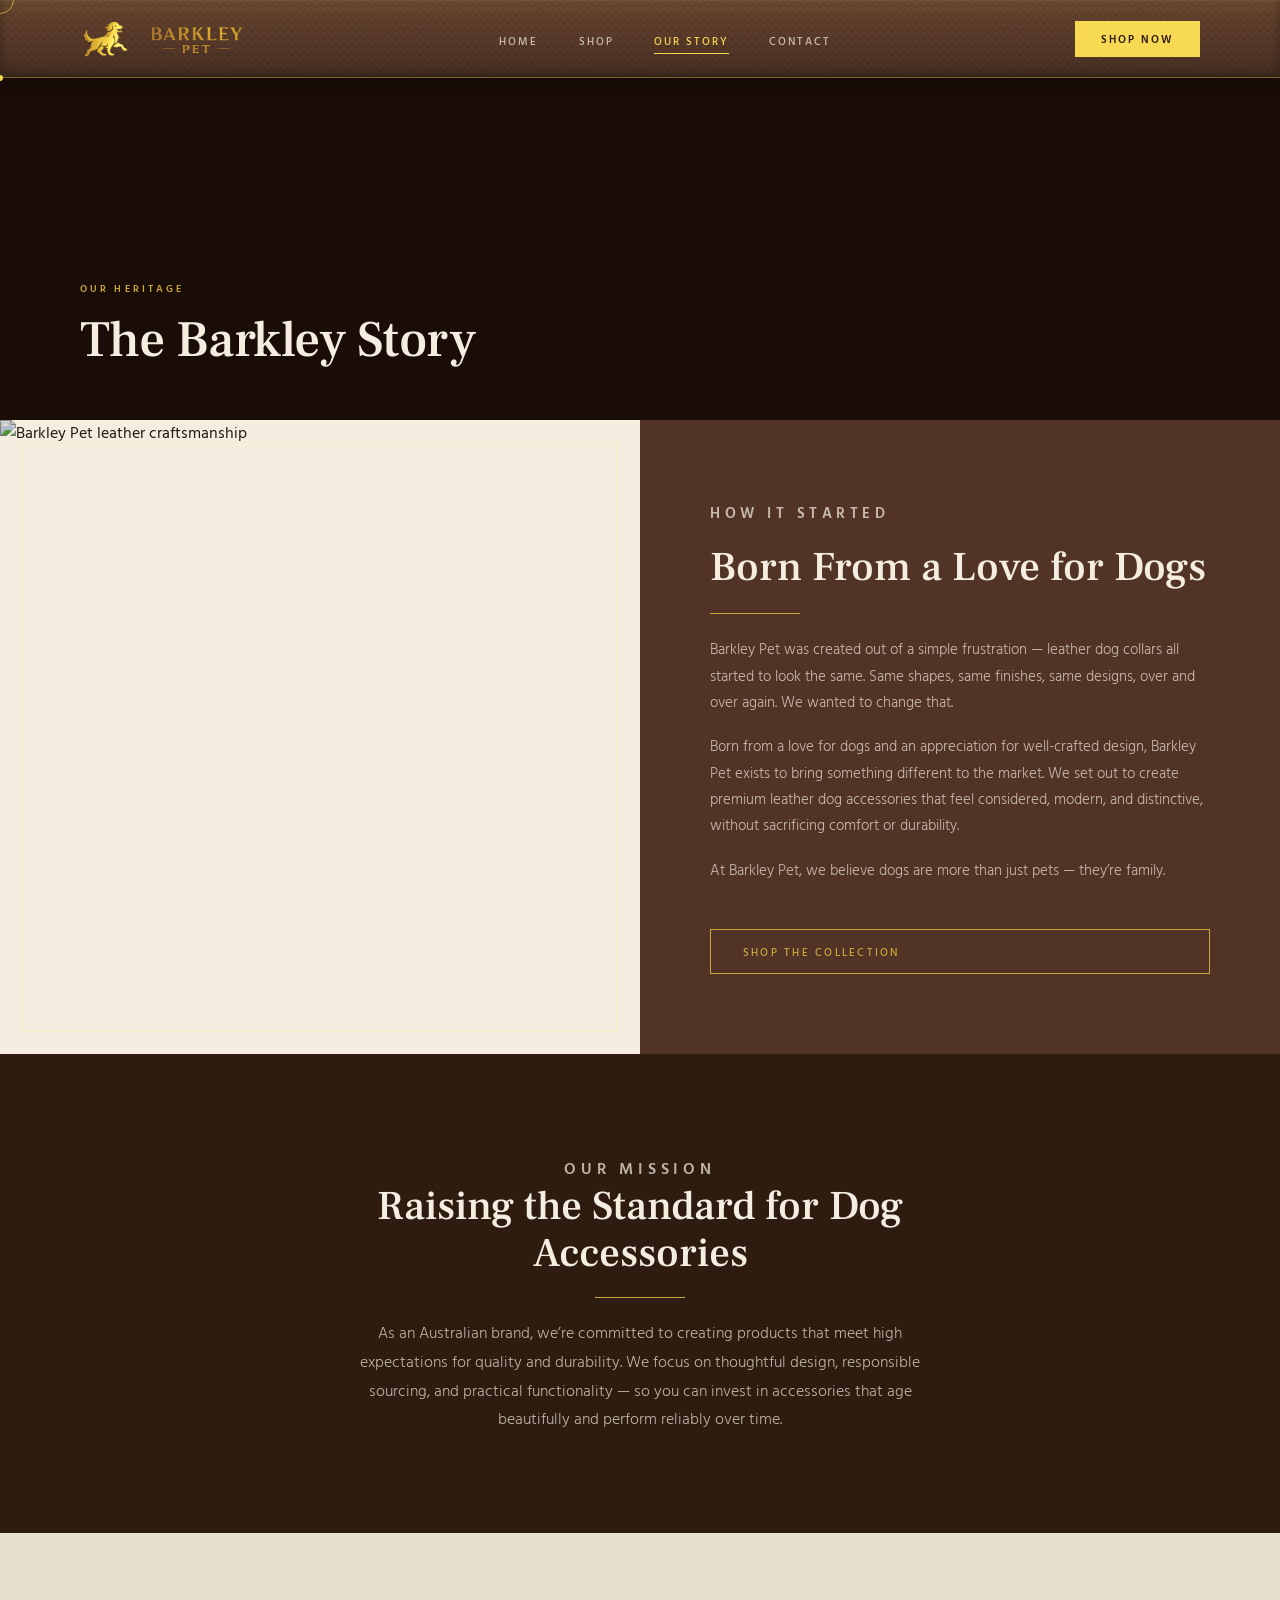
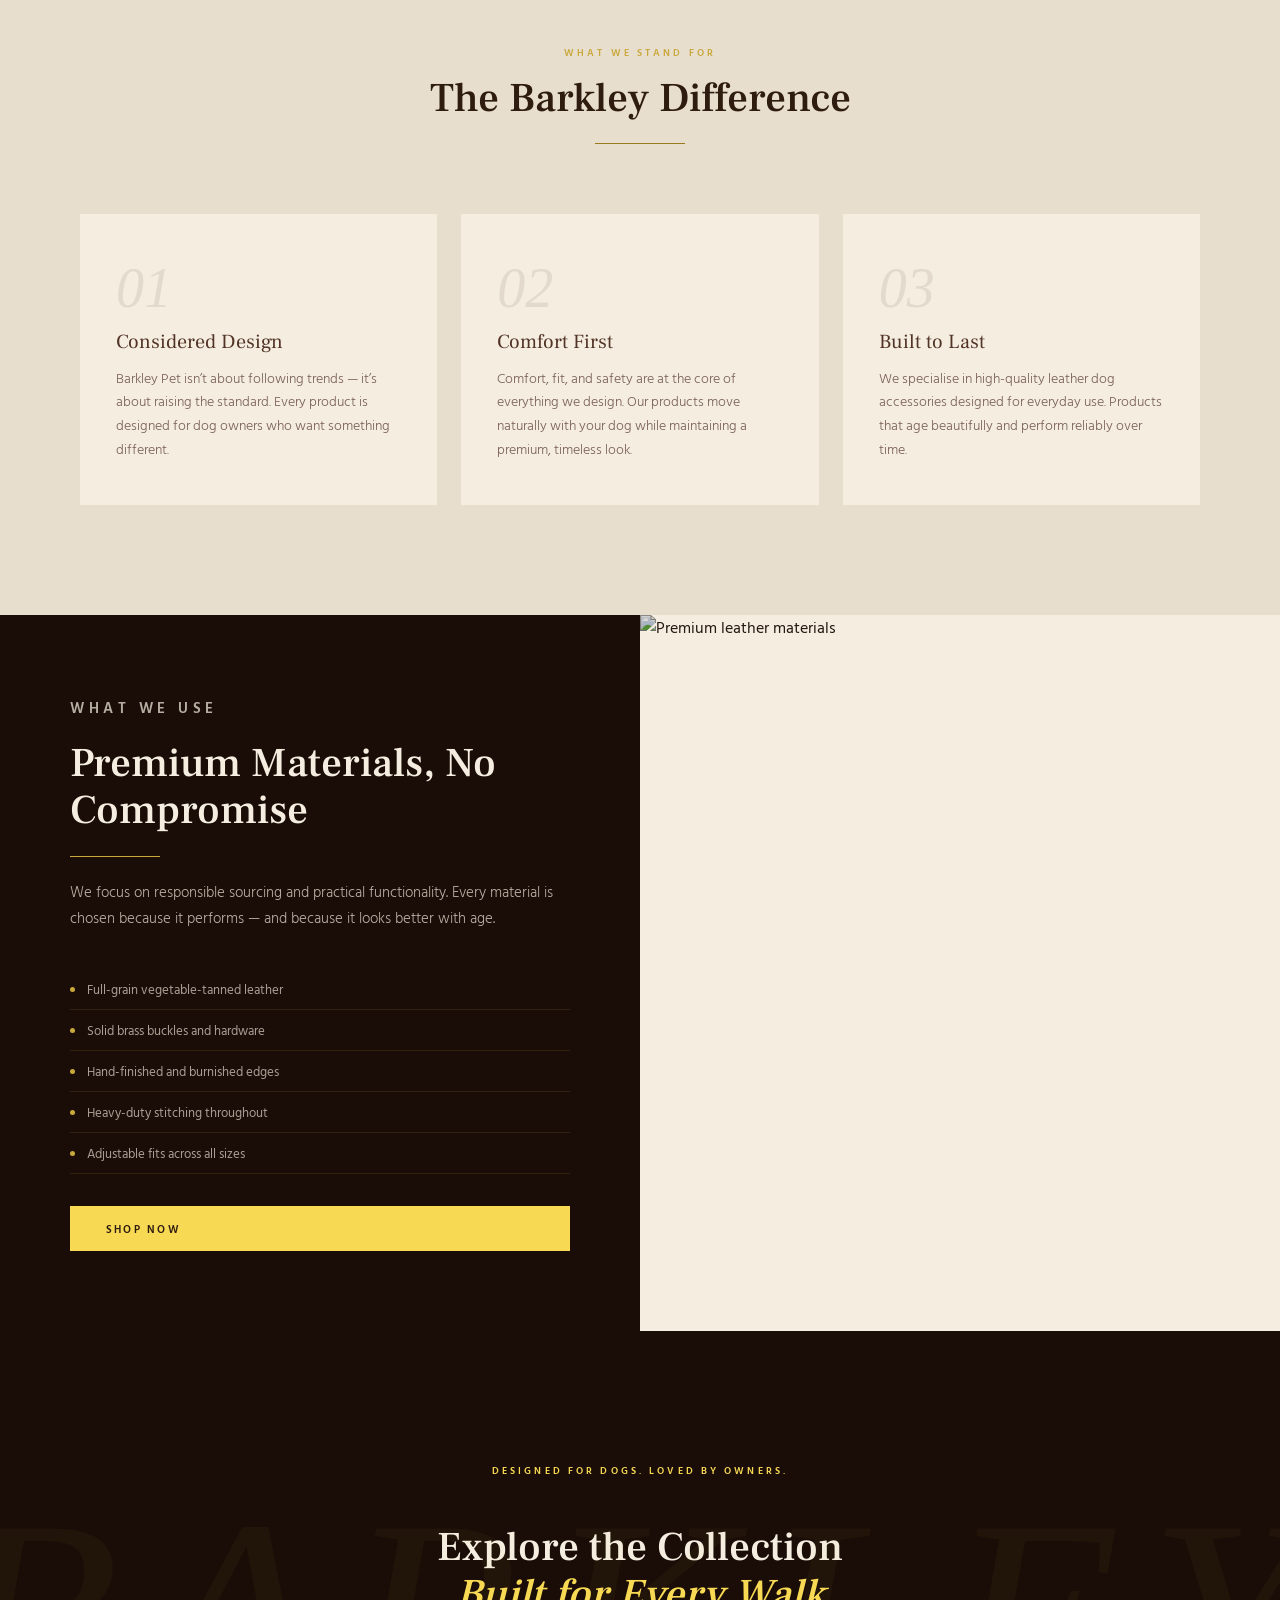
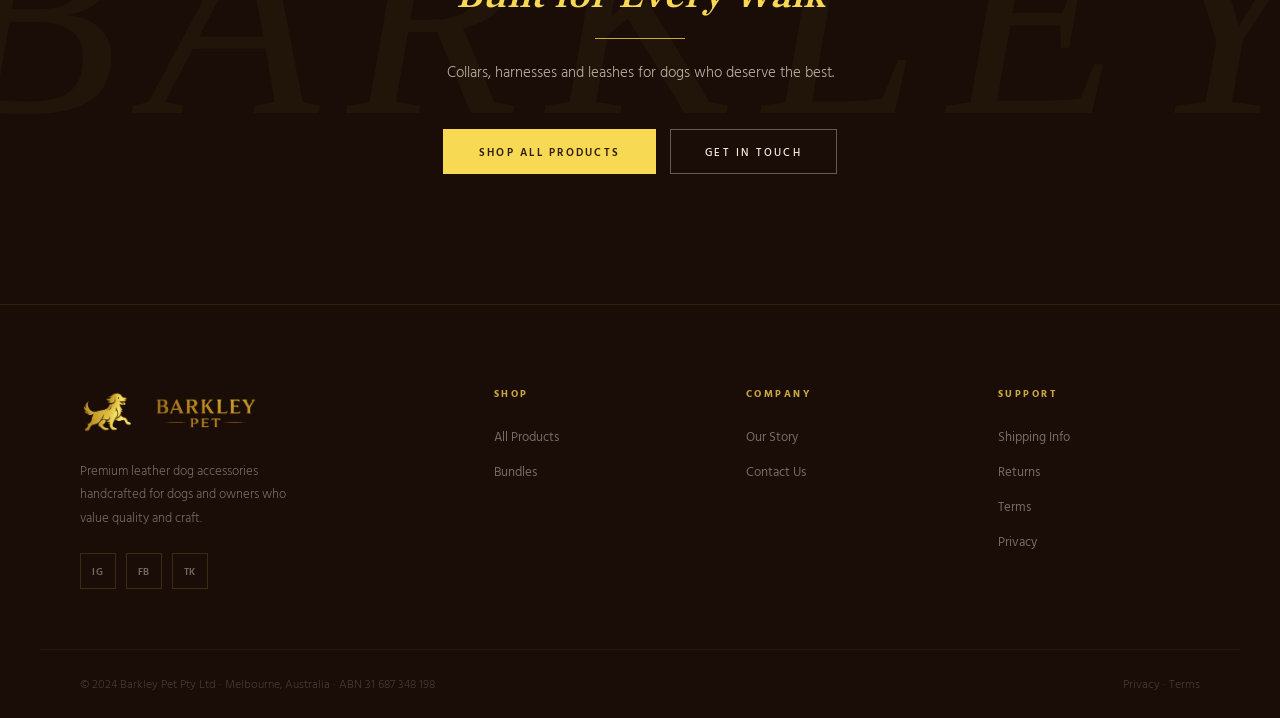
==== about.html @ 5b82540a "Add files via upload" ====
<!DOCTYPE html>
<html lang="en">
<head>
  <meta charset="UTF-8" />
  <meta name="viewport" content="width=device-width, initial-scale=1.0" />
  <title>Our Story — Barkley Pet</title>
  <link rel="preconnect" href="https://fonts.googleapis.com" />
  <link rel="preconnect" href="https://fonts.gstatic.com" crossorigin />
  <link href="https://fonts.googleapis.com/css2?family=Frank+Ruhl+Libre:wght@300;400;500;700;900&family=IM+Fell+French+Canon:ital@0;1&family=Hind+Vadodara:wght@300;400;500;600&display=swap" rel="stylesheet" />
  <link rel="stylesheet" href="styles.css" />
  <style>
    .page-hero {
      height: 38vh; min-height: 300px; max-height: 500px;
      background: var(--brown-deep); display: flex; align-items: flex-end;
      position: relative; overflow: hidden; margin-top: var(--nav-h);
    }
    .page-hero-bg {
      position: absolute; inset: 0;
      background-image: url('https://images.unsplash.com/photo-1548199973-03cce0bbc87b?w=1600&q=80');
      background-size: cover; background-position: center 35%;
      opacity: 0.28; filter: sepia(15%);
    }
    .page-hero-vignette {
      position: absolute; inset: 0;
      background: linear-gradient(to top, rgba(26,13,7,0.95) 0%, rgba(26,13,7,0.3) 65%, transparent 100%);
    }
    .page-hero-content {
      position: relative; z-index: 2;
      max-width: var(--max-w); margin: 0 auto; padding: 0 40px 52px; width: 100%;
    }
    .page-hero-content h1 {
      font-family: var(--serif-body); font-style: normal;
      font-size: clamp(2rem, 4vw, 3.4rem); color: var(--cream); font-weight: 500;
    }

    /* ── Intro split ── */
    .about-intro {
      display: grid; grid-template-columns: 1fr 1fr;
      min-height: 560px;
    }
    .about-intro__img {
      position: relative; overflow: hidden;
    }
    .about-intro__img img {
      width: 100%; height: 100%; object-fit: cover;
      filter: brightness(0.85) sepia(10%);
      transition: transform 0.8s var(--ease-out);
    }
    .about-intro:hover .about-intro__img img { transform: scale(1.03); }
    .about-intro__frame {
      position: absolute; inset: 22px;
      border: 1px solid rgba(247,217,84,0.2);
      pointer-events: none;
      transition: inset 0.5s var(--ease-out), border-color 0.4s;
    }
    .about-intro:hover .about-intro__frame { inset: 10px; border-color: rgba(247,217,84,0.38); }
    .about-intro__text {
      background: var(--brown); padding: 80px 70px;
      display: flex; flex-direction: column; justify-content: center;
    }
    .about-intro__text h2 { color: var(--cream); margin-bottom: 0; }
    .about-intro__text p { color: var(--text-on-dark); font-size: 0.94rem; margin-bottom: 18px; }

    /* ── Mission strip ── */
    .mission-strip {
      background: var(--brown-dark); padding: 100px 40px; text-align: center;
    }
    .mission-strip h2 { color: var(--cream); max-width: 680px; margin: 0 auto 20px; }
    .mission-strip p { color: var(--text-on-dark); max-width: 560px; margin: 0 auto; font-size: 1rem; line-height: 1.8; }

    /* ── Values grid ── */
    .values { padding: 110px 0; background: var(--cream-dark); }
    .values-grid {
      display: grid; grid-template-columns: repeat(3, 1fr); gap: 24px; margin-top: 60px;
    }
    .value-card {
      background: var(--cream); padding: 44px 36px;
      border-top: 2px solid transparent;
      transition: transform 0.35s var(--ease-out), box-shadow 0.35s, border-color 0.3s;
    }
    .value-card:hover { transform: translateY(-5px); box-shadow: 0 14px 44px rgba(82,52,38,0.1); border-top-color: var(--gold); }
    .value-card__num {
      font-family: var(--serif-display); font-style: italic;
      font-size: 3.5rem; color: rgba(82,52,38,0.1);
      line-height: 1; margin-bottom: 14px;
      transition: color 0.3s;
    }
    .value-card:hover .value-card__num { color: rgba(201,168,60,0.2); }
    .value-card h3 { font-family: var(--serif-body); font-size: 1.25rem; color: var(--brown); margin-bottom: 12px; }
    .value-card p { font-size: 0.88rem; color: #7a6055; line-height: 1.7; }

    /* ── Materials split ── */
    .materials { display: grid; grid-template-columns: 1fr 1fr; min-height: 520px; }
    .materials__img { position: relative; overflow: hidden; }
    .materials__img img {
      width: 100%; height: 100%; object-fit: cover;
      filter: brightness(0.82) sepia(12%);
      transition: transform 0.7s var(--ease-out);
    }
    .materials:hover .materials__img img { transform: scale(1.04); }
    .materials__text {
      background: var(--brown-deep); padding: 80px 70px;
      display: flex; flex-direction: column; justify-content: center;
    }
    .materials__text h2 { color: var(--cream); margin-bottom: 0; }
    .materials__text p { color: var(--text-on-dark); font-size: 0.94rem; margin-bottom: 18px; }
    .materials__list { list-style: none; margin: 20px 0 32px; }
    .materials__list li {
      font-family: var(--sans); font-size: 0.84rem; color: rgba(244,237,224,0.65);
      padding: 10px 0; border-bottom: 1px solid rgba(247,217,84,0.1);
      display: flex; align-items: center; gap: 12px;
      transition: color 0.25s;
    }
    .materials__list li:hover { color: var(--cream); }
    .materials__list li::before {
      content: ''; width: 5px; height: 5px; border-radius: 50%;
      background: var(--gold-dim); flex-shrink: 0;
    }

    @media (max-width: 960px) {
      .about-intro, .materials { grid-template-columns: 1fr; }
      .about-intro__img, .materials__img { height: 360px; }
      .about-intro__text, .materials__text { padding: 60px 40px; }
      .values-grid { grid-template-columns: 1fr 1fr; }
    }
    @media (max-width: 560px) {
      .about-intro__text, .materials__text { padding: 48px 24px; }
      .values-grid { grid-template-columns: 1fr; }
      .mission-strip { padding: 70px 24px; }
      .page-hero-content { padding: 0 22px 40px; }
    }
  </style>
</head>
<body>

  <div class="cursor-dot" id="cursorDot"></div>
  <div class="cursor-ring" id="cursorRing"></div>

  <nav class="navbar scrolled" id="navbar">
    <div class="nav-inner">
      <a href="index.html" class="nav-logo" data-hover>
        <img src="img/BarkleyLogo3.png" alt="Barkley Pet" />
      </a>
      <ul class="nav-links">
        <li><a href="index.html">Home</a></li>
        <li><a href="products.html">Shop</a></li>
        <li><a href="about.html" class="active">Our Story</a></li>
        <li><a href="contact.html">Contact</a></li>
      </ul>
      <a href="products.html" class="nav-cta" data-hover><span>Shop Now</span></a>
      <button class="hamburger" id="hamburger" aria-label="Menu"><span></span><span></span><span></span></button>
    </div>
  </nav>
  <div class="mobile-drawer" id="drawer">
    <button class="drawer-close" id="drawerClose">&#x2715;</button>
    <img src="img/BarkleyLogo3.png" alt="Barkley Pet" class="drawer-logo" />
    <nav class="drawer-nav">
      <a href="index.html">Home</a><a href="products.html">Shop</a>
      <a href="about.html">Our Story</a><a href="contact.html">Contact</a>
    </nav>
    <a href="products.html" class="btn-gold" style="margin-top:40px;"><span>Shop Now</span></a>
  </div>
  <div class="drawer-overlay" id="drawerOverlay"></div>

  <!-- PAGE HERO -->
  <div class="page-hero">
    <div class="page-hero-bg"></div>
    <div class="page-hero-vignette"></div>
    <div class="page-hero-content">
      <p class="eyebrow">Our Heritage</p>
      <h1>The Barkley Story</h1>
    </div>
  </div>

  <!-- INTRO SPLIT -->
  <section class="about-intro">
    <div class="about-intro__img" data-reveal="left">
      <img src="https://images.unsplash.com/photo-1601758125946-6ec2ef64daf8?w=900&q=80" alt="Barkley Pet leather craftsmanship" loading="lazy" />
      <div class="about-intro__frame"></div>
    </div>
    <div class="about-intro__text" data-reveal="right">
      <p class="eyebrow">How It Started</p>
      <h2>Born From a Love for Dogs</h2>
      <div class="gold-rule gold-rule--left" style="margin: 22px 0;"></div>
      <p>Barkley Pet was created out of a simple frustration &mdash; leather dog collars all started to look the same. Same shapes, same finishes, same designs, over and over again. We wanted to change that.</p>
      <p>Born from a love for dogs and an appreciation for well-crafted design, Barkley Pet exists to bring something different to the market. We set out to create premium leather dog accessories that feel considered, modern, and distinctive, without sacrificing comfort or durability.</p>
      <p>At Barkley Pet, we believe dogs are more than just pets &mdash; they&rsquo;re family.</p>
      <a href="products.html" class="btn-outline" style="margin-top: 28px; display: inline-block;" data-hover>
        <span>Shop the Collection</span>
      </a>
    </div>
  </section>

  <!-- MISSION -->
  <section class="mission-strip">
    <div data-reveal>
      <p class="eyebrow">Our Mission</p>
      <h2>Raising the Standard for Dog Accessories</h2>
      <div class="gold-rule"></div>
      <p>As an Australian brand, we&rsquo;re committed to creating products that meet high expectations for quality and durability. We focus on thoughtful design, responsible sourcing, and practical functionality &mdash; so you can invest in accessories that age beautifully and perform reliably over time.</p>
    </div>
  </section>

  <!-- VALUES -->
  <section class="values">
    <div class="section-wrap">
      <div class="section-header" data-reveal>
        <p class="eyebrow">What We Stand For</p>
        <h2 style="color: var(--brown-dark);">The Barkley Difference</h2>
        <div class="gold-rule" style="background: var(--gold-dark);"></div>
      </div>
      <div class="values-grid">
        <div class="value-card" data-reveal data-delay="0">
          <div class="value-card__num">01</div>
          <h3>Considered Design</h3>
          <p>Barkley Pet isn&rsquo;t about following trends &mdash; it&rsquo;s about raising the standard. Every product is designed for dog owners who want something different.</p>
        </div>
        <div class="value-card" data-reveal data-delay="100">
          <div class="value-card__num">02</div>
          <h3>Comfort First</h3>
          <p>Comfort, fit, and safety are at the core of everything we design. Our products move naturally with your dog while maintaining a premium, timeless look.</p>
        </div>
        <div class="value-card" data-reveal data-delay="200">
          <div class="value-card__num">03</div>
          <h3>Built to Last</h3>
          <p>We specialise in high-quality leather dog accessories designed for everyday use. Products that age beautifully and perform reliably over time.</p>
        </div>
      </div>
    </div>
  </section>

  <!-- MATERIALS -->
  <section class="materials">
    <div class="materials__text" data-reveal="left">
      <p class="eyebrow">What We Use</p>
      <h2>Premium Materials, No Compromise</h2>
      <div class="gold-rule gold-rule--left" style="margin: 22px 0;"></div>
      <p>We focus on responsible sourcing and practical functionality. Every material is chosen because it performs &mdash; and because it looks better with age.</p>
      <ul class="materials__list">
        <li>Full-grain vegetable-tanned leather</li>
        <li>Solid brass buckles and hardware</li>
        <li>Hand-finished and burnished edges</li>
        <li>Heavy-duty stitching throughout</li>
        <li>Adjustable fits across all sizes</li>
      </ul>
      <a href="products.html" class="btn-gold" data-hover><span>Shop Now</span></a>
    </div>
    <div class="materials__img" data-reveal="right">
      <img src="https://images.unsplash.com/photo-1548199973-03cce0bbc87b?w=900&q=80" alt="Premium leather materials" loading="lazy" />
    </div>
  </section>

  <!-- FINAL CTA -->
  <section class="final-cta">
    <div class="final-cta-inner" data-reveal>
      <p class="eyebrow" style="color: var(--gold);">Designed for Dogs. Loved by Owners.</p>
      <h2>Explore the Collection<br><em>Built for Every Walk</em></h2>
      <div class="gold-rule"></div>
      <p style="color: var(--text-on-dark);">Collars, harnesses and leashes for dogs who deserve the best.</p>
      <div class="cta-btns">
        <a href="products.html" class="btn-gold" data-hover><span>Shop All Products</span></a>
        <a href="contact.html" class="btn-ghost" data-hover><span>Get in Touch</span></a>
      </div>
    </div>
  </section>

  <!-- FOOTER -->
  <footer class="footer">
    <div class="footer-inner">
      <div class="footer-brand">
        <img src="img/BarkleyLogo3.png" alt="Barkley Pet" class="footer-logo" />
        <p>Premium leather dog accessories handcrafted for dogs and owners who value quality and craft.</p>
        <div class="footer-social">
          <a href="#" aria-label="Instagram" data-hover>IG</a>
          <a href="#" aria-label="Facebook" data-hover>FB</a>
          <a href="#" aria-label="TikTok" data-hover>TK</a>
        </div>
      </div>
      <div class="footer-col"><h4>Shop</h4><ul>
        <li><a href="products.html">All Products</a></li>
        <li><a href="index.html#bundles">Bundles</a></li>
      </ul></div>
      <div class="footer-col"><h4>Company</h4><ul>
        <li><a href="about.html">Our Story</a></li>
        <li><a href="contact.html">Contact Us</a></li>
      </ul></div>
      <div class="footer-col"><h4>Support</h4><ul>
        <li><a href="contact.html">Shipping Info</a></li>
        <li><a href="contact.html">Returns</a></li>
        <li><a href="terms.html">Terms</a></li>
        <li><a href="privacy.html">Privacy</a></li>
      </ul></div>
    </div>
    <div class="footer-bottom">
      <p>&copy; 2024 Barkley Pet Pty Ltd &middot; Melbourne, Australia &middot; ABN 31 687 348 198</p>
      <p><a href="privacy.html">Privacy</a> &middot; <a href="terms.html">Terms</a></p>
    </div>
  </footer>

  <script>
    const dot=document.getElementById('cursorDot'),ring=document.getElementById('cursorRing');
    let mx=0,my=0,rx=0,ry=0;
    document.addEventListener('mousemove',e=>{mx=e.clientX;my=e.clientY;dot.style.left=mx+'px';dot.style.top=my+'px';});
    (function loop(){rx+=(mx-rx)*0.11;ry+=(my-ry)*0.11;ring.style.left=rx+'px';ring.style.top=ry+'px';requestAnimationFrame(loop);})();
    document.querySelectorAll('[data-hover],a,button').forEach(el=>{el.addEventListener('mouseenter',()=>ring.classList.add('hovered'));el.addEventListener('mouseleave',()=>ring.classList.remove('hovered'));});
    if('ontouchstart' in window){dot.style.display=ring.style.display='none';document.body.style.cursor='auto';}
    const navbar=document.getElementById('navbar');
    window.addEventListener('scroll',()=>navbar.classList.toggle('scrolled',window.scrollY>60),{passive:true});
    const hbg=document.getElementById('hamburger'),drw=document.getElementById('drawer'),ovl=document.getElementById('drawerOverlay'),cls=document.getElementById('drawerClose');
    const open=()=>{drw.classList.add('open');ovl.classList.add('open');hbg.classList.add('open');document.body.style.overflow='hidden';};
    const close=()=>{drw.classList.remove('open');ovl.classList.remove('open');hbg.classList.remove('open');document.body.style.overflow='';};
    hbg.addEventListener('click',open);cls.addEventListener('click',close);ovl.addEventListener('click',close);
    const obs=new IntersectionObserver((entries)=>{entries.forEach(e=>{if(e.isIntersecting){const d=Number(e.target.dataset.delay||0);setTimeout(()=>e.target.classList.add('revealed'),d);obs.unobserve(e.target);}});},{threshold:0.08,rootMargin:'0px 0px -40px 0px'});
    document.querySelectorAll('[data-reveal]').forEach(el=>obs.observe(el));
    const rObs=new IntersectionObserver((entries)=>{entries.forEach(e=>{if(e.isIntersecting){e.target.classList.add('wide');rObs.unobserve(e.target);}});},{threshold:0.5});
    document.querySelectorAll('.gold-rule').forEach(r=>rObs.observe(r));
  </script>
</body>
</html>
---- styles.css ----
/* ══════════════════════════════════════════════════════════
   BARKLEY PET — STYLES.CSS
   Gold:        #f7d954
   Brown:       #523426
   Dark brown:  #2e1c10
   Deeper:      #1a0d07
   Cream:       #f4ede0
══════════════════════════════════════════════════════════ */

@import url('https://fonts.googleapis.com/css2?family=Frank+Ruhl+Libre:wght@300;400;500;700;900&family=IM+Fell+French+Canon:ital@0;1&family=Hind+Vadodara:wght@300;400;500;600&display=swap');

/* ── Variables ── */
:root {
  --gold:         #f7d954;
  --gold-dim:     #c9a83c;
  --gold-dark:    #9a7a1e;
  --brown:        #523426;
  --brown-mid:    #3d2318;
  --brown-dark:   #2e1c10;
  --brown-deep:   #1a0d07;
  --cream:        #f4ede0;
  --cream-dark:   #e8dece;
  --cream-warm:   #efe5d0;
  --text-on-dark: rgba(244,237,224,0.72);
  --text-muted:   rgba(244,237,224,0.42);

  --serif-display: 'IM Fell French Canon', Georgia, serif;
  --serif-body:    'Frank Ruhl Libre', Georgia, serif;
  --sans:          'Hind Vadodara', 'Helvetica Neue', sans-serif;

  --max-w: 1200px;
  --nav-h: 78px;

  --ease-out:    cubic-bezier(0.22, 1, 0.36, 1);
  --ease-inout:  cubic-bezier(0.65, 0, 0.35, 1);
}

/* ── Reset ── */
*, *::before, *::after { box-sizing: border-box; margin: 0; padding: 0; }
html { scroll-behavior: smooth; font-size: 16px; }
body {
  font-family: var(--sans);
  background: var(--cream);
  color: var(--brown-dark);
  overflow-x: hidden;
  /* Hide native cursor on desktop — replaced by the gold ring */
  cursor: none;
}
/* Restore default cursor on touch devices */
@media (hover: none) {
  body { cursor: auto; }
}
img  { display: block; max-width: 100%; }
a    { text-decoration: none; color: inherit; cursor: none; }
ul   { list-style: none; }
button { cursor: none; border: none; background: none; font-family: var(--sans); }

/* ── Custom cursor ── */
.cursor-dot {
  position: fixed;
  width: 6px;
  height: 6px;
  background: var(--gold);
  border-radius: 50%;
  pointer-events: none;
  z-index: 9999;
  transform: translate(-50%, -50%);
  transition: width 0.2s, height 0.2s, opacity 0.2s;
}
.cursor-ring {
  position: fixed;
  width: 28px;
  height: 28px;
  border: 1.5px solid rgba(247,217,84,0.65);
  border-radius: 50%;
  pointer-events: none;
  z-index: 9999;
  transform: translate(-50%, -50%);
  /* Lag transition makes it feel fluid and luxurious */
  transition: width 0.35s var(--ease-out), height 0.35s var(--ease-out),
              border-color 0.3s, opacity 0.3s, background 0.3s;
}
/* On hoverable elements — ring expands and fills slightly */
.cursor-ring.hovered {
  width: 54px;
  height: 54px;
  border-color: var(--gold);
  background: rgba(247,217,84,0.06);
}

/* ══════════════════════════════════════════════════════════
   TYPOGRAPHY
══════════════════════════════════════════════════════════ */
h1 {
  font-family: var(--serif-display);
  font-style: italic;
  font-weight: 400;
  line-height: 1.1;
  font-size: clamp(2.8rem, 5.5vw, 5.2rem);
  letter-spacing: -0.01em;
}
h2 {
  font-family: var(--serif-body);
  font-weight: 500;
  line-height: 1.15;
  font-size: clamp(1.9rem, 3.2vw, 3rem);
}
h3 {
  font-family: var(--serif-body);
  font-weight: 400;
  font-size: clamp(1.2rem, 1.8vw, 1.65rem);
  line-height: 1.2;
}
p {
  font-family: var(--sans);
  font-weight: 300;
  line-height: 1.75;
  font-size: 0.94rem;
}

.eyebrow {
  font-family: var(--sans);
  font-size: 0.65rem;
  font-weight: 600;
  letter-spacing: 0.3em;
  text-transform: uppercase;
  color: var(--gold-dim);
  display: block;
  margin-bottom: 14px;
}

.gold-rule {
  width: 44px;
  height: 1px;
  background: var(--gold-dim);
  margin: 20px auto;
  transition: width 0.5s var(--ease-out);
}
.gold-rule.wide { width: 90px; }
.gold-rule--left { margin: 20px 0; }

/* ══════════════════════════════════════════════════════════
   BUTTONS
══════════════════════════════════════════════════════════ */
.btn-gold {
  display: inline-block;
  padding: 14px 36px;
  background: var(--gold);
  color: var(--brown-dark);
  font-family: var(--sans);
  font-size: 0.7rem;
  font-weight: 600;
  letter-spacing: 0.2em;
  text-transform: uppercase;
  position: relative;
  overflow: hidden;
  transition: color 0.3s, transform 0.25s var(--ease-out), box-shadow 0.3s;
}
.btn-gold::before {
  content: '';
  position: absolute;
  inset: 0;
  background: var(--brown-dark);
  transform: translateX(-101%);
  transition: transform 0.4s var(--ease-out);
}
.btn-gold:hover::before { transform: translateX(0); }
.btn-gold:hover {
  color: var(--gold);
  transform: translateY(-2px);
  box-shadow: 0 10px 32px rgba(247,217,84,0.25);
}
.btn-gold span { position: relative; z-index: 1; }

.btn-ghost {
  display: inline-block;
  padding: 13px 34px;
  border: 1px solid rgba(244,237,224,0.35);
  color: var(--cream);
  font-family: var(--sans);
  font-size: 0.7rem;
  font-weight: 500;
  letter-spacing: 0.2em;
  text-transform: uppercase;
  position: relative;
  overflow: hidden;
  transition: color 0.3s, border-color 0.3s, transform 0.25s var(--ease-out);
}
.btn-ghost::before {
  content: '';
  position: absolute;
  inset: 0;
  background: rgba(247,217,84,0.08);
  transform: scaleX(0);
  transform-origin: left;
  transition: transform 0.4s var(--ease-out);
}
.btn-ghost:hover::before { transform: scaleX(1); }
.btn-ghost:hover {
  border-color: var(--gold-dim);
  color: var(--gold);
  transform: translateY(-2px);
}
.btn-ghost span { position: relative; z-index: 1; }

.btn-outline {
  display: inline-block;
  padding: 13px 32px;
  border: 1px solid var(--gold-dim);
  color: var(--gold-dim);
  font-family: var(--sans);
  font-size: 0.7rem;
  font-weight: 500;
  letter-spacing: 0.2em;
  text-transform: uppercase;
  position: relative;
  overflow: hidden;
  transition: color 0.3s, transform 0.25s var(--ease-out);
}
.btn-outline::before {
  content: '';
  position: absolute;
  inset: 0;
  background: var(--gold);
  transform: translateY(101%);
  transition: transform 0.35s var(--ease-out);
}
.btn-outline:hover::before { transform: translateY(0); }
.btn-outline:hover {
  color: var(--brown-dark);
  transform: translateY(-2px);
}
.btn-outline span { position: relative; z-index: 1; }

/* ══════════════════════════════════════════════════════════
   NAVBAR
══════════════════════════════════════════════════════════ */
.navbar {
  position: fixed;
  top: 0; left: 0;
  width: 100%;
  z-index: 900;
  height: var(--nav-h);
  background-color: var(--brown);
  /* Layered leather texture — each layer contributes a different physical property:
     1. Turbulence noise = organic randomness of hide grain
     2. Diagonal weave = the tight cross-grain of dressed leather
     3. Horizontal pull lines = the stretch direction of the hide
     4. Vignette = edge darkening like a thick leather strap
     5. Top highlight = the specular light catching a glossy finish */
  background-image:
    /* Specular highlight — top edge catches light */
    linear-gradient(
      180deg,
      rgba(255, 210, 100, 0.13) 0%,
      rgba(255, 190, 60, 0.05) 18%,
      transparent 45%
    ),
    /* Edge vignette — leather darkens toward the bottom */
    linear-gradient(
      180deg,
      transparent 50%,
      rgba(0, 0, 0, 0.22) 100%
    ),
    /* Fine diagonal weave A — dominant grain direction */
    repeating-linear-gradient(
      38deg,
      transparent 0px,
      transparent 3px,
      rgba(0, 0, 0, 0.09) 3px,
      rgba(0, 0, 0, 0.09) 4px,
      transparent 4px,
      transparent 8px
    ),
    /* Fine diagonal weave B — counter grain */
    repeating-linear-gradient(
      -38deg,
      transparent 0px,
      transparent 3px,
      rgba(0, 0, 0, 0.06) 3px,
      rgba(0, 0, 0, 0.06) 4px,
      transparent 4px,
      transparent 8px
    ),
    /* Horizontal hide fibres — subtle long-grain pull */
    repeating-linear-gradient(
      180deg,
      transparent 0px,
      transparent 5px,
      rgba(0, 0, 0, 0.05) 5px,
      rgba(0, 0, 0, 0.05) 6px,
      transparent 6px,
      transparent 12px
    ),
    /* SVG fractal noise — the irregular organic randomness that makes it feel real */
    url("data:image/svg+xml,%3Csvg xmlns='http://www.w3.org/2000/svg' width='300' height='300'%3E%3Cfilter id='n' x='0' y='0'%3E%3CfeTurbulence type='fractalNoise' baseFrequency='0.55' numOctaves='5' stitchTiles='stitch'/%3E%3CfeColorMatrix type='matrix' values='0 0 0 0 0.22 0 0 0 0 0.12 0 0 0 0 0.06 0 0 0 0.28 0'/%3E%3C/filter%3E%3Crect width='300' height='300' filter='url(%23n)'/%3E%3C/svg%3E");
  background-size:
    100% 100%,
    100% 100%,
    8px 8px,
    8px 8px,
    12px 12px,
    300px 300px;
  border-bottom: 1px solid rgba(247,217,84,0.18);
  box-shadow:
    inset 0 1px 0 rgba(255,200,80,0.08),
    inset 0 -3px 10px rgba(0,0,0,0.3),
    0 2px 16px rgba(0,0,0,0.25);
  transition: background-color 0.4s var(--ease-out), box-shadow 0.4s, border-color 0.4s, height 0.35s;
}
.navbar.scrolled {
  background-color: var(--brown-dark);
  box-shadow: 0 2px 40px rgba(0,0,0,0.55), inset 0 -3px 10px rgba(0,0,0,0.35);
  border-bottom-color: rgba(247,217,84,0.28);
  height: 64px;
}

.nav-inner {
  max-width: var(--max-w);
  margin: 0 auto;
  padding: 0 40px;
  height: 100%;
  display: flex;
  align-items: center;
  justify-content: space-between;
}

.nav-logo {
  display: flex;
  align-items: center;
  transition: opacity 0.3s, transform 0.3s var(--ease-out);
}
.nav-logo:hover { opacity: 0.82; transform: scale(0.97); }
.nav-logo img {
  height: 50px;
  width: auto;
  object-fit: contain;
  mix-blend-mode: lighten;
  filter: brightness(1.1);
}
.navbar.scrolled .nav-logo img { height: 40px; }

.nav-links {
  display: flex;
  align-items: center;
  gap: 40px;
}
.nav-links a {
  font-family: var(--sans);
  font-size: 0.7rem;
  font-weight: 500;
  letter-spacing: 0.18em;
  text-transform: uppercase;
  color: rgba(244,237,224,0.75);
  position: relative;
  transition: color 0.25s;
}
/* Animated underline — draws from centre outward */
.nav-links a::before,
.nav-links a::after {
  content: '';
  position: absolute;
  bottom: -5px;
  height: 1px;
  background: var(--gold);
  width: 0;
  transition: width 0.3s var(--ease-out);
}
.nav-links a::before { right: 50%; }
.nav-links a::after  { left:  50%; }
.nav-links a:hover,
.nav-links a.active  { color: var(--gold); }
.nav-links a:hover::before,
.nav-links a:hover::after,
.nav-links a.active::before,
.nav-links a.active::after { width: 50%; }

.nav-cta {
  font-family: var(--sans);
  font-size: 0.68rem;
  font-weight: 600;
  letter-spacing: 0.18em;
  text-transform: uppercase;
  padding: 10px 26px;
  background: var(--gold);
  color: var(--brown-dark);
  position: relative;
  overflow: hidden;
  transition: transform 0.25s var(--ease-out), box-shadow 0.25s, color 0.3s;
}
.nav-cta::before {
  content: '';
  position: absolute;
  inset: 0;
  background: var(--brown-dark);
  transform: translateX(-101%);
  transition: transform 0.35s var(--ease-out);
}
.nav-cta span { position: relative; z-index: 1; }
.nav-cta:hover::before { transform: translateX(0); }
.nav-cta:hover {
  color: var(--gold);
  transform: translateY(-1px);
  box-shadow: 0 8px 24px rgba(247,217,84,0.2);
}

/* Hamburger */
.hamburger {
  display: none;
  flex-direction: column;
  gap: 5px;
  padding: 4px;
}
.hamburger span {
  display: block;
  width: 22px;
  height: 1.5px;
  background: var(--cream);
  transform-origin: center;
  transition: transform 0.3s var(--ease-out), opacity 0.3s, background 0.3s;
}
.hamburger.open span:nth-child(1) { transform: translateY(6.5px) rotate(45deg); }
.hamburger.open span:nth-child(2) { opacity: 0; transform: scaleX(0); }
.hamburger.open span:nth-child(3) { transform: translateY(-6.5px) rotate(-45deg); }

/* Mobile drawer */
.mobile-drawer {
  position: fixed;
  top: 0; right: -100%;
  width: min(320px, 100%);
  height: 100%;
  background: var(--brown-deep);
  border-left: 1px solid rgba(247,217,84,0.12);
  z-index: 950;
  padding: 48px 36px;
  display: flex;
  flex-direction: column;
  transition: right 0.4s var(--ease-out);
}
.mobile-drawer.open { right: 0; }

.drawer-close {
  align-self: flex-end;
  color: var(--cream);
  font-size: 1.1rem;
  opacity: 0.5;
  margin-bottom: 36px;
  transition: opacity 0.2s, transform 0.3s;
}
.drawer-close:hover { opacity: 1; transform: rotate(90deg); }

.drawer-logo {
  height: 48px;
  margin-bottom: 44px;
  mix-blend-mode: lighten;
}

.drawer-nav {
  display: flex;
  flex-direction: column;
  gap: 26px;
}
.drawer-nav a {
  font-family: var(--serif-body);
  font-size: 1.6rem;
  color: rgba(244,237,224,0.7);
  transition: color 0.2s, transform 0.25s var(--ease-out);
}
.drawer-nav a:hover {
  color: var(--gold);
  transform: translateX(6px);
}

.drawer-overlay {
  position: fixed;
  inset: 0;
  background: rgba(0,0,0,0.65);
  z-index: 940;
  opacity: 0;
  pointer-events: none;
  transition: opacity 0.4s;
}
.drawer-overlay.open { opacity: 1; pointer-events: all; }

/* ══════════════════════════════════════════════════════════
   HERO
   — Not full screen. Roughly 70vh so it doesn't dominate.
══════════════════════════════════════════════════════════ */
.hero {
  position: relative;
  height: 70vh;
  min-height: 520px;
  max-height: 800px;
  display: flex;
  align-items: center;
  overflow: hidden;
  background: var(--brown-deep);
}

.hero-bg {
  position: absolute;
  inset: 0;
  background-image: url('https://images.unsplash.com/photo-1601758125946-6ec2ef64daf8?w=1800&q=80');
  background-size: cover;
  background-position: center 40%;
  opacity: 0.3;
  filter: sepia(25%) saturate(1.1);
  /* Slow Ken Burns on load */
  animation: heroBgScale 12s ease forwards;
}

@keyframes heroBgScale {
  from { transform: scale(1.06); opacity: 0.15; }
  to   { transform: scale(1);    opacity: 0.30; }
}

.hero-vignette {
  position: absolute;
  inset: 0;
  background:
    linear-gradient(to right, rgba(26,13,7,0.9) 0%, rgba(26,13,7,0.5) 55%, rgba(26,13,7,0.1) 100%),
    linear-gradient(to top,   rgba(26,13,7,0.6) 0%, transparent 60%);
}

/* Diagonal gold accent line */
.hero-line {
  position: absolute;
  top: 0; bottom: 0;
  right: 30%;
  width: 1px;
  background: linear-gradient(to bottom, transparent, rgba(247,217,84,0.12) 30%, rgba(247,217,84,0.22) 70%, transparent);
  transform: skewX(-8deg);
  pointer-events: none;
}

.hero-content {
  position: relative;
  z-index: 2;
  max-width: var(--max-w);
  margin: 0 auto;
  padding: 0 40px;
  padding-top: var(--nav-h);
  width: 100%;
  max-width: 680px;
  margin-left: max(40px, calc((100vw - var(--max-w)) / 2 + 40px));
}

.hero-eyebrow {
  display: block;
  font-family: var(--sans);
  font-size: 0.65rem;
  font-weight: 600;
  letter-spacing: 0.32em;
  text-transform: uppercase;
  color: var(--gold-dim);
  margin-bottom: 18px;
  opacity: 0;
  animation: fadeUp 0.9s var(--ease-out) 0.3s forwards;
}

.hero-title {
  color: var(--cream);
  margin-bottom: 22px;
  opacity: 0;
  animation: fadeUp 1s var(--ease-out) 0.5s forwards;
}
.hero-title em {
  font-style: italic;
  color: var(--gold);
  display: block;
}

.hero-sub {
  color: var(--text-on-dark);
  font-size: 0.96rem;
  max-width: 400px;
  margin-bottom: 40px;
  line-height: 1.75;
  opacity: 0;
  animation: fadeUp 0.9s var(--ease-out) 0.7s forwards;
}

.hero-btns {
  display: flex;
  gap: 14px;
  flex-wrap: wrap;
  opacity: 0;
  animation: fadeUp 0.9s var(--ease-out) 0.9s forwards;
}

/* Scroll line */
.hero-scroll {
  position: absolute;
  bottom: 32px;
  left: 50%;
  transform: translateX(-50%);
  display: flex;
  flex-direction: column;
  align-items: center;
  gap: 10px;
  z-index: 2;
}
.hero-scroll span {
  font-size: 0.6rem;
  letter-spacing: 0.28em;
  text-transform: uppercase;
  color: var(--text-muted);
  animation: fadeIn 1s var(--ease-out) 1.4s both;
}
.scroll-line {
  width: 1px;
  height: 0;
  background: linear-gradient(to bottom, var(--gold-dim), transparent);
  animation: growLine 1.2s var(--ease-out) 1.5s forwards;
}
@keyframes growLine {
  from { height: 0; }
  to   { height: 48px; }
}

/* ══════════════════════════════════════════════════════════
   TRUST BAR
══════════════════════════════════════════════════════════ */
.trust-bar {
  background: var(--brown);
  border-bottom: 1px solid rgba(247,217,84,0.15);
  padding: 0;
  overflow: hidden;
}

.trust-inner {
  max-width: var(--max-w);
  margin: 0 auto;
  padding: 0 40px;
  display: flex;
  align-items: stretch;
  justify-content: center;
}

.trust-item {
  display: flex;
  align-items: center;
  gap: 10px;
  padding: 18px 32px;
  font-family: var(--sans);
  font-size: 0.68rem;
  font-weight: 500;
  letter-spacing: 0.12em;
  text-transform: uppercase;
  color: rgba(244,237,224,0.65);
  position: relative;
  transition: color 0.3s, background 0.3s;
  cursor: default;
}
.trust-item:hover { color: var(--gold); background: rgba(247,217,84,0.04); }

.trust-item::before {
  content: attr(data-num);
  font-family: var(--serif-display);
  font-style: italic;
  font-size: 1.8rem;
  color: rgba(247,217,84,0.08);
  position: absolute;
  left: 12px;
  top: 50%;
  transform: translateY(-50%);
  line-height: 1;
  pointer-events: none;
  transition: color 0.3s;
}
.trust-item:hover::before { color: rgba(247,217,84,0.15); }

.trust-sep {
  width: 1px;
  background: rgba(247,217,84,0.12);
  flex-shrink: 0;
}

/* ══════════════════════════════════════════════════════════
   SHARED
══════════════════════════════════════════════════════════ */
.section-wrap {
  max-width: var(--max-w);
  margin: 0 auto;
  padding: 0 40px;
}

.section-header {
  text-align: center;
  margin-bottom: 70px;
}
.section-header h2 { margin-bottom: 8px; }
.section-sub {
  max-width: 460px;
  margin: 0 auto;
  font-size: 0.9rem;
  line-height: 1.75;
}

/* ══════════════════════════════════════════════════════════
   BUNDLES
══════════════════════════════════════════════════════════ */
.bundles {
  padding: 120px 0;
  background: var(--brown-dark);
  position: relative;
  overflow: hidden;
}

/* Soft radial atmosphere */
.bundles::after {
  content: '';
  position: absolute;
  width: 800px; height: 800px;
  border-radius: 50%;
  background: radial-gradient(circle, rgba(247,217,84,0.05) 0%, transparent 70%);
  top: 50%; left: 50%;
  transform: translate(-50%, -50%);
  pointer-events: none;
}

.bundles .section-header h2   { color: var(--cream); }
.bundles .section-header .eyebrow { color: var(--gold-dim); }
.bundles .section-sub { color: var(--text-on-dark); }

.bundle-grid {
  display: grid;
  grid-template-columns: repeat(3, 1fr);
  gap: 20px;
  position: relative;
  z-index: 1;
}

/* Card */
.bundle-card {
  background: rgba(255,255,255,0.025);
  border: 1px solid rgba(247,217,84,0.1);
  position: relative;
  overflow: hidden;
  transition:
    transform   0.45s var(--ease-out),
    box-shadow  0.45s var(--ease-out),
    border-color 0.35s;
}

/* Shimmer sweep on hover */
.bundle-card::after {
  content: '';
  position: absolute;
  inset: 0;
  background: linear-gradient(
    105deg,
    transparent 40%,
    rgba(247,217,84,0.05) 50%,
    transparent 60%
  );
  transform: translateX(-100%);
  transition: transform 0.7s var(--ease-out);
  pointer-events: none;
}
.bundle-card:hover::after { transform: translateX(100%); }

.bundle-card:hover {
  transform: translateY(-8px);
  box-shadow: 0 28px 70px rgba(0,0,0,0.55);
  border-color: rgba(247,217,84,0.3);
}

.bundle-card--featured {
  border-color: rgba(247,217,84,0.35);
  background: rgba(247,217,84,0.04);
}
.bundle-card--featured:hover { border-color: var(--gold-dim); }

.bundle-badge {
  position: absolute;
  top: 18px; right: 18px;
  background: var(--gold);
  color: var(--brown-dark);
  font-family: var(--sans);
  font-size: 0.58rem;
  font-weight: 700;
  letter-spacing: 0.16em;
  text-transform: uppercase;
  padding: 5px 13px;
  z-index: 3;
}

/* Image */
.bundle-img-wrap {
  height: 240px;
  overflow: hidden;
  position: relative;
}
.bundle-img-wrap::after {
  content: '';
  position: absolute;
  inset: 0;
  background: linear-gradient(to top, rgba(26,13,7,0.5) 0%, transparent 50%);
  transition: opacity 0.4s;
}
.bundle-card:hover .bundle-img-wrap::after { opacity: 0.5; }

.bundle-img-wrap img {
  width: 100%;
  height: 100%;
  object-fit: cover;
  transition: transform 0.7s var(--ease-out), filter 0.4s;
  filter: brightness(0.82) saturate(0.85);
}
.bundle-card:hover .bundle-img-wrap img {
  transform: scale(1.06);
  filter: brightness(0.92) saturate(1);
}

/* Body */
.bundle-body { padding: 28px 26px 30px; }

.bundle-label {
  font-family: var(--sans);
  font-size: 0.62rem;
  font-weight: 600;
  letter-spacing: 0.24em;
  text-transform: uppercase;
  color: var(--gold-dim);
  margin-bottom: 9px;
  display: block;
}

.bundle-name {
  font-family: var(--serif-body);
  font-size: 1.5rem;
  color: var(--cream);
  margin-bottom: 12px;
  line-height: 1.18;
  transition: color 0.3s;
}
.bundle-card:hover .bundle-name { color: var(--gold); }

.bundle-desc {
  font-size: 0.83rem;
  color: var(--text-on-dark);
  line-height: 1.65;
  margin-bottom: 20px;
}

.bundle-includes {
  margin-bottom: 24px;
  border-top: 1px solid rgba(247,217,84,0.08);
  padding-top: 16px;
}
.bundle-includes li {
  font-size: 0.8rem;
  color: rgba(244,237,224,0.6);
  padding: 6px 0;
  border-bottom: 1px solid rgba(247,217,84,0.06);
  display: flex;
  align-items: center;
  gap: 10px;
  transition: color 0.25s;
}
.bundle-includes li:hover { color: var(--cream); }
.bundle-includes li::before {
  content: '';
  width: 4px; height: 4px;
  border-radius: 50%;
  background: var(--gold-dim);
  flex-shrink: 0;
  transition: background 0.25s;
}
.bundle-includes li:hover::before { background: var(--gold); }

.bundle-footer {
  display: flex;
  align-items: center;
  justify-content: space-between;
  gap: 12px;
  flex-wrap: wrap;
  margin-top: 6px;
}

.bundle-price {
  font-family: var(--serif-body);
  font-size: 1.75rem;
  color: var(--cream);
  line-height: 1;
}
.bundle-price small {
  font-family: var(--sans);
  font-size: 0.7rem;
  color: var(--text-muted);
  font-weight: 300;
  margin-left: 4px;
}

/* ══════════════════════════════════════════════════════════
   STORY SPLIT
══════════════════════════════════════════════════════════ */
.story-split {
  display: grid;
  grid-template-columns: 1fr 1fr;
  min-height: 580px;
}

.story-image {
  position: relative;
  overflow: hidden;
}
.story-image img {
  width: 100%; height: 100%;
  object-fit: cover;
  filter: brightness(0.82) sepia(12%);
  transition: transform 0.8s var(--ease-out), filter 0.5s;
  display: block;
}
.story-split:hover .story-image img {
  transform: scale(1.04);
  filter: brightness(0.9) sepia(8%);
}

/* Inset decorative frame that shrinks to nothing on hover */
.story-frame {
  position: absolute;
  inset: 22px;
  border: 1px solid rgba(247,217,84,0.2);
  pointer-events: none;
  transition: inset 0.5s var(--ease-out), border-color 0.4s;
}
.story-split:hover .story-frame {
  inset: 10px;
  border-color: rgba(247,217,84,0.4);
}

.story-text {
  background: var(--brown);
  padding: 80px 70px;
  display: flex;
  flex-direction: column;
  justify-content: center;
}
.story-text h2 { color: var(--cream); margin-bottom: 0; }
.story-text p  { color: var(--text-on-dark); font-size: 0.93rem; margin-bottom: 16px; }

/* ══════════════════════════════════════════════════════════
   TESTIMONIALS
══════════════════════════════════════════════════════════ */
.testimonials {
  padding: 120px 0;
  background: var(--cream-dark);
}

.testimonials .section-header h2    { color: var(--brown-dark); }
.testimonials .section-header .eyebrow { color: var(--gold-dark); }
.testimonials .gold-rule { background: var(--gold-dark); }

.testi-grid {
  display: grid;
  grid-template-columns: repeat(3, 1fr);
  gap: 22px;
}

.testi-card {
  background: var(--cream);
  padding: 40px 34px;
  border-top: 2px solid transparent;
  position: relative;
  overflow: hidden;
  transition: transform 0.4s var(--ease-out), box-shadow 0.4s, border-color 0.3s;
}
.testi-card::before {
  content: '';
  position: absolute;
  bottom: 0; left: 0; right: 0;
  height: 0;
  background: var(--brown);
  transition: height 0.4s var(--ease-out);
  z-index: 0;
}
.testi-card:hover {
  transform: translateY(-5px);
  box-shadow: 0 16px 50px rgba(82,52,38,0.14);
  border-top-color: var(--gold);
}
.testi-card:hover::before { height: 4px; }

.testi-card > * { position: relative; z-index: 1; }

.testi-stars {
  font-size: 0.78rem;
  letter-spacing: 3px;
  color: var(--gold-dim);
  margin-bottom: 18px;
  transition: letter-spacing 0.3s;
}
.testi-card:hover .testi-stars { letter-spacing: 5px; }

.testi-quote {
  font-family: var(--serif-display);
  font-style: italic;
  font-size: 1.05rem;
  color: var(--brown-dark);
  line-height: 1.65;
  margin-bottom: 26px;
}

.testi-author strong {
  display: block;
  font-family: var(--sans);
  font-size: 0.8rem;
  font-weight: 600;
  letter-spacing: 0.1em;
  color: var(--brown);
  margin-bottom: 3px;
}
.testi-author span {
  font-size: 0.73rem;
  color: #a08070;
  letter-spacing: 0.06em;
}

/* ══════════════════════════════════════════════════════════
   FINAL CTA
══════════════════════════════════════════════════════════ */
.final-cta {
  padding: 130px 40px;
  background: var(--brown-deep);
  text-align: center;
  position: relative;
  overflow: hidden;
}

.final-cta::before {
  content: 'BARKLEY';
  position: absolute;
  font-family: var(--serif-display);
  font-style: italic;
  font-size: 22vw;
  font-weight: 400;
  color: rgba(247,217,84,0.03);
  white-space: nowrap;
  top: 50%; left: 50%;
  transform: translate(-50%, -50%);
  pointer-events: none;
  letter-spacing: 0.1em;
  transition: letter-spacing 6s ease, font-size 6s ease;
}
.final-cta:hover::before {
  letter-spacing: 0.2em;
  font-size: 24vw;
}

.final-cta-inner h2 {
  color: var(--cream);
  max-width: 540px;
  margin: 0 auto 18px;
}
.final-cta-inner h2 em {
  font-style: italic;
  color: var(--gold);
}
.final-cta-inner > p {
  color: var(--text-on-dark);
  margin-bottom: 44px;
}

.cta-btns {
  display: flex;
  gap: 14px;
  justify-content: center;
  flex-wrap: wrap;
}

/* ══════════════════════════════════════════════════════════
   FOOTER
══════════════════════════════════════════════════════════ */
.footer {
  background: var(--brown-deep);
  border-top: 1px solid rgba(247,217,84,0.1);
  padding-top: 80px;
}

.footer-inner {
  max-width: var(--max-w);
  margin: 0 auto;
  padding: 0 40px 60px;
  display: grid;
  grid-template-columns: 1.8fr 1fr 1fr 1fr;
  gap: 50px;
}

.footer-brand .footer-logo {
  height: 54px;
  margin-bottom: 20px;
  mix-blend-mode: lighten;
  transition: opacity 0.3s;
}
.footer-brand .footer-logo:hover { opacity: 0.75; }
.footer-brand p {
  font-size: 0.83rem;
  color: var(--text-muted);
  line-height: 1.75;
  max-width: 230px;
}

.footer-social {
  display: flex;
  gap: 10px;
  margin-top: 24px;
}
.footer-social a {
  width: 36px; height: 36px;
  border: 1px solid rgba(247,217,84,0.15);
  display: flex;
  align-items: center;
  justify-content: center;
  font-family: var(--sans);
  font-size: 0.64rem;
  font-weight: 600;
  letter-spacing: 0.05em;
  color: var(--text-muted);
  transition: all 0.3s var(--ease-out);
}
.footer-social a:hover {
  border-color: var(--gold);
  color: var(--gold);
  transform: translateY(-3px);
  box-shadow: 0 6px 16px rgba(247,217,84,0.12);
}

.footer-col h4 {
  font-family: var(--sans);
  font-size: 0.64rem;
  font-weight: 700;
  letter-spacing: 0.24em;
  text-transform: uppercase;
  color: var(--gold-dim);
  margin-bottom: 22px;
}
.footer-col ul { display: flex; flex-direction: column; gap: 11px; }
.footer-col ul a {
  font-size: 0.84rem;
  color: var(--text-muted);
  position: relative;
  padding-left: 0;
  transition: color 0.25s, padding-left 0.25s var(--ease-out);
}
.footer-col ul a::before {
  content: '—';
  position: absolute;
  left: -18px;
  opacity: 0;
  color: var(--gold);
  font-size: 0.6rem;
  transition: opacity 0.25s, left 0.25s var(--ease-out);
}
.footer-col ul a:hover {
  color: var(--cream);
  padding-left: 14px;
}
.footer-col ul a:hover::before {
  opacity: 1;
  left: 0;
}

.footer-bottom {
  border-top: 1px solid rgba(255,255,255,0.05);
  padding: 24px 40px;
  max-width: var(--max-w);
  margin: 0 auto;
  display: flex;
  align-items: center;
  justify-content: space-between;
  flex-wrap: wrap;
  gap: 10px;
}
.footer-bottom p, .footer-bottom a {
  font-size: 0.72rem;
  color: rgba(244,237,224,0.2);
}
.footer-bottom a:hover { color: var(--gold-dim); }

/* ══════════════════════════════════════════════════════════
   SCROLL REVEAL
══════════════════════════════════════════════════════════ */
[data-reveal] {
  opacity: 0;
  transform: translateY(36px);
  transition: opacity 0.8s var(--ease-out), transform 0.8s var(--ease-out);
}
[data-reveal="left"]  { transform: translateX(-40px); }
[data-reveal="right"] { transform: translateX(40px); }
[data-reveal="scale"] { transform: scale(0.94); }
[data-reveal].revealed {
  opacity: 1;
  transform: none;
}

/* ══════════════════════════════════════════════════════════
   KEYFRAMES
══════════════════════════════════════════════════════════ */
@keyframes fadeUp {
  from { opacity: 0; transform: translateY(24px); }
  to   { opacity: 1; transform: none; }
}
@keyframes fadeIn {
  from { opacity: 0; }
  to   { opacity: 1; }
}

/* ══════════════════════════════════════════════════════════
   RESPONSIVE
══════════════════════════════════════════════════════════ */
@media (max-width: 980px) {
  .nav-links, .nav-cta { display: none; }
  .hamburger { display: flex; }
  .bundle-grid  { grid-template-columns: 1fr; max-width: 500px; margin: 0 auto; }
  .testi-grid   { grid-template-columns: 1fr; }
  .story-split  { grid-template-columns: 1fr; }
  .story-image  { height: 360px; }
  .story-text   { padding: 60px 40px; }
  .footer-inner { grid-template-columns: 1fr 1fr; }
  .hero-content { max-width: 100%; margin-left: 0; }
}

@media (max-width: 600px) {
  :root { --nav-h: 66px; }
  .nav-inner   { padding: 0 22px; }
  .nav-logo img { height: 42px; }
  .hero        { height: 65vh; }
  .hero-content { padding: 0 22px; padding-top: var(--nav-h); }
  .hero-btns   { flex-direction: column; align-items: flex-start; }
  .trust-inner { flex-direction: column; }
  .trust-sep   { display: none; }
  .trust-item  { padding: 12px 22px; }
  .section-wrap { padding: 0 22px; }
  .bundles     { padding: 80px 0; }
  .testimonials { padding: 80px 0; }
  .story-text  { padding: 48px 24px; }
  .footer-inner { grid-template-columns: 1fr; padding: 0 22px 50px; }
  .footer-bottom { padding: 22px; }
  .cta-btns    { flex-direction: column; align-items: center; }
  .final-cta   { padding: 90px 22px; }
}
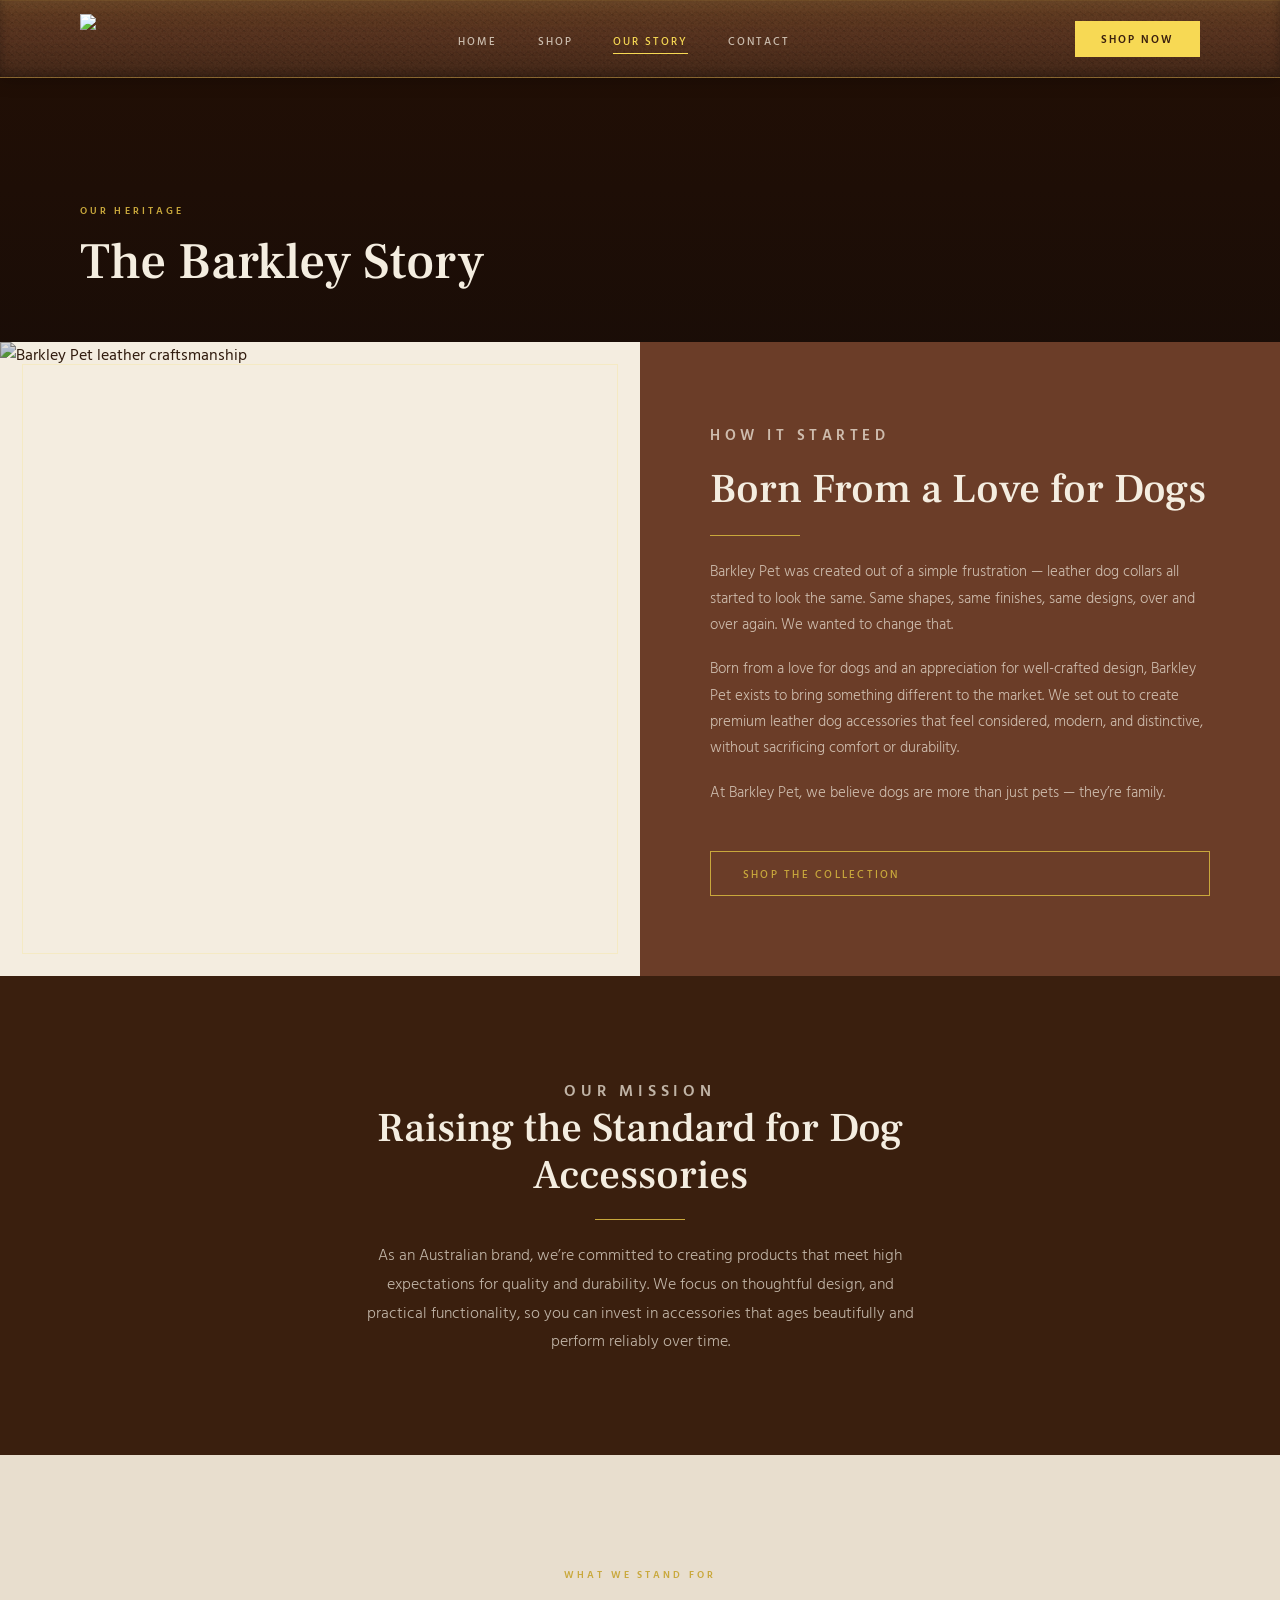
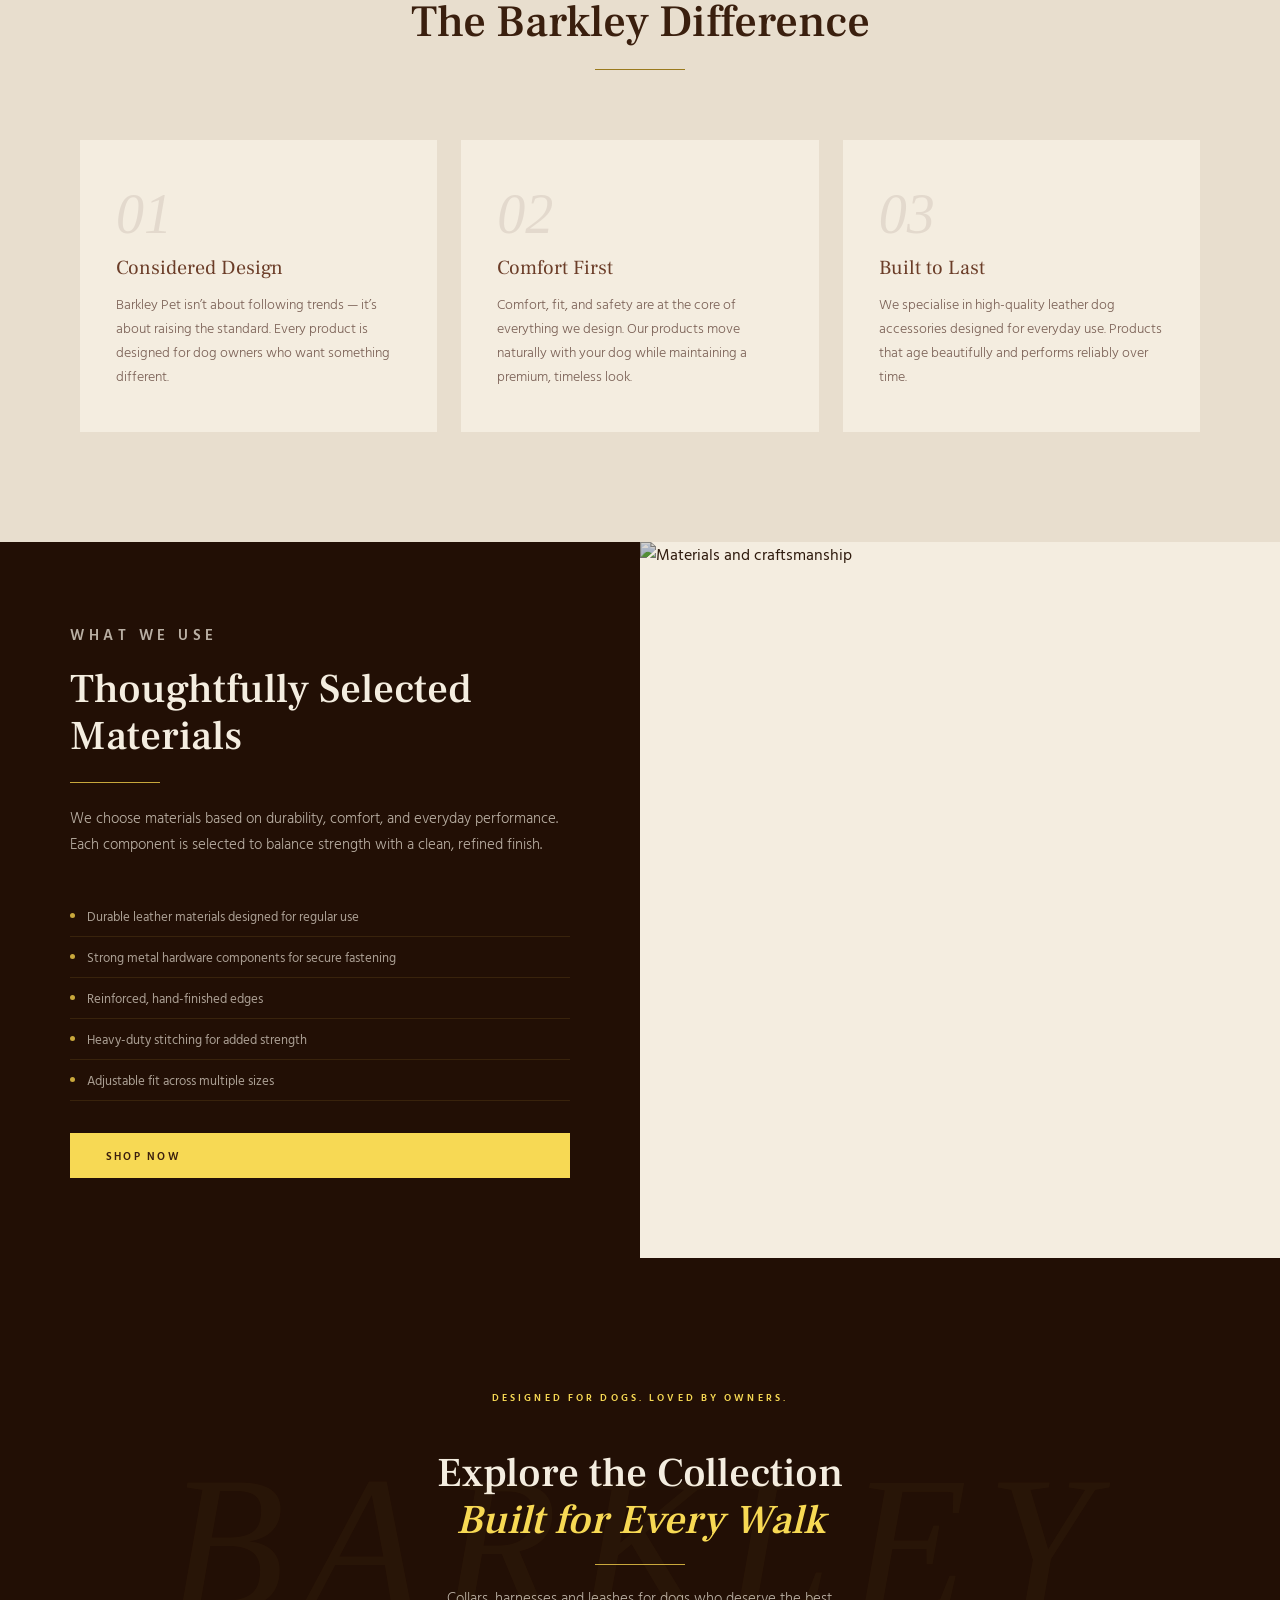
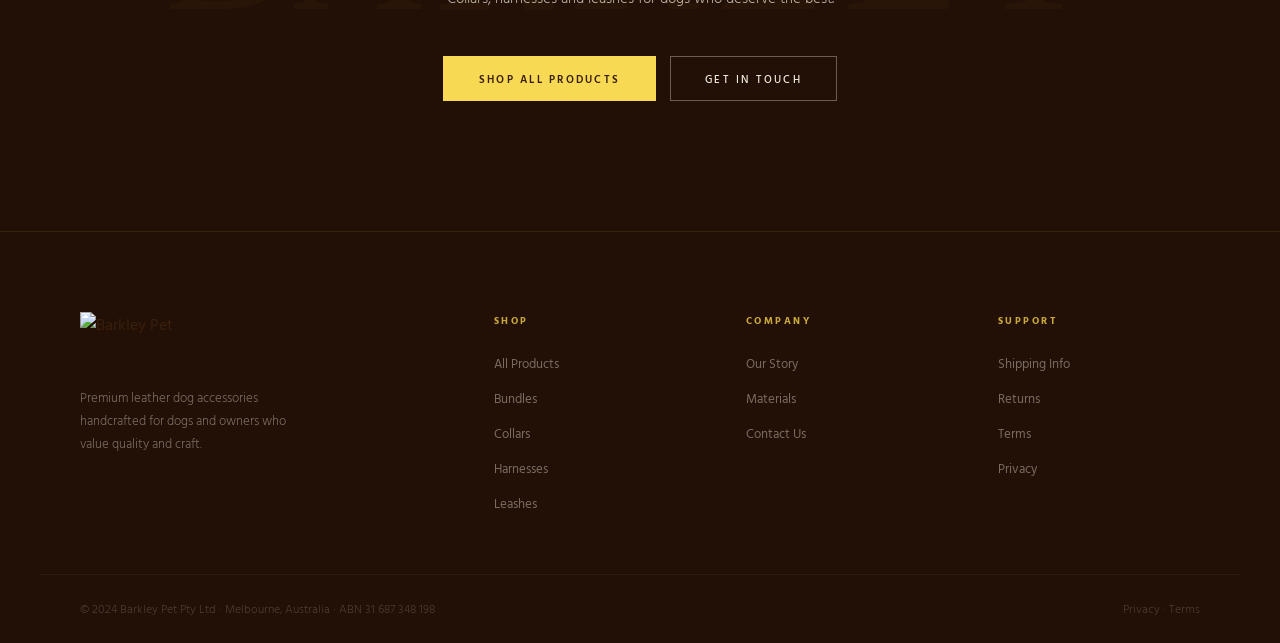
==== commit 8452d28c: "Add files via upload" ====
--- a/about.html
+++ b/about.html
@@ -12,11 +12,11 @@
     .page-hero {
       height: 38vh; min-height: 300px; max-height: 500px;
       background: var(--brown-deep); display: flex; align-items: flex-end;
-      position: relative; overflow: hidden; margin-top: var(--nav-h);
+      position: relative; overflow: hidden;
     }
     .page-hero-bg {
       position: absolute; inset: 0;
-      background-image: url('https://images.unsplash.com/photo-1548199973-03cce0bbc87b?w=1600&q=80');
+      background-image: url('img/Filler Images/Grass.png');
       background-size: cover; background-position: center 35%;
       opacity: 0.28; filter: sepia(15%);
     }
@@ -175,7 +175,7 @@
   <!-- INTRO SPLIT -->
   <section class="about-intro">
     <div class="about-intro__img" data-reveal="left">
-      <img src="https://images.unsplash.com/photo-1601758125946-6ec2ef64daf8?w=900&q=80" alt="Barkley Pet leather craftsmanship" loading="lazy" />
+      <img src="img/Filler Images/Happy.png" alt="Barkley Pet leather craftsmanship" loading="lazy" />
       <div class="about-intro__frame"></div>
     </div>
     <div class="about-intro__text" data-reveal="right">
@@ -197,7 +197,7 @@
       <p class="eyebrow">Our Mission</p>
       <h2>Raising the Standard for Dog Accessories</h2>
       <div class="gold-rule"></div>
-      <p>As an Australian brand, we&rsquo;re committed to creating products that meet high expectations for quality and durability. We focus on thoughtful design, responsible sourcing, and practical functionality &mdash; so you can invest in accessories that age beautifully and perform reliably over time.</p>
+      <p>As an Australian brand, we&rsquo;re committed to creating products that meet high expectations for quality and durability. We focus on thoughtful design, and practical functionality, so you can invest in accessories that ages beautifully and perform reliably over time.</p>
     </div>
   </section>
 
@@ -223,7 +223,7 @@
         <div class="value-card" data-reveal data-delay="200">
           <div class="value-card__num">03</div>
           <h3>Built to Last</h3>
-          <p>We specialise in high-quality leather dog accessories designed for everyday use. Products that age beautifully and perform reliably over time.</p>
+          <p>We specialise in high-quality leather dog accessories designed for everyday use. Products that age beautifully and performs reliably over time.</p>
         </div>
       </div>
     </div>
@@ -231,24 +231,33 @@
 
   <!-- MATERIALS -->
   <section class="materials">
-    <div class="materials__text" data-reveal="left">
-      <p class="eyebrow">What We Use</p>
-      <h2>Premium Materials, No Compromise</h2>
-      <div class="gold-rule gold-rule--left" style="margin: 22px 0;"></div>
-      <p>We focus on responsible sourcing and practical functionality. Every material is chosen because it performs &mdash; and because it looks better with age.</p>
-      <ul class="materials__list">
-        <li>Full-grain vegetable-tanned leather</li>
-        <li>Solid brass buckles and hardware</li>
-        <li>Hand-finished and burnished edges</li>
-        <li>Heavy-duty stitching throughout</li>
-        <li>Adjustable fits across all sizes</li>
-      </ul>
-      <a href="products.html" class="btn-gold" data-hover><span>Shop Now</span></a>
-    </div>
-    <div class="materials__img" data-reveal="right">
-      <img src="https://images.unsplash.com/photo-1548199973-03cce0bbc87b?w=900&q=80" alt="Premium leather materials" loading="lazy" />
-    </div>
-  </section>
+  <div class="materials__text" data-reveal="left">
+    <p class="eyebrow">What We Use</p>
+    <h2>Thoughtfully Selected Materials</h2>
+    <div class="gold-rule gold-rule--left" style="margin: 22px 0;"></div>
+
+    <p>
+      We choose materials based on durability, comfort, and everyday performance.
+      Each component is selected to balance strength with a clean, refined finish.
+    </p>
+
+    <ul class="materials__list">
+      <li>Durable leather materials designed for regular use</li>
+      <li>Strong metal hardware components for secure fastening</li>
+      <li>Reinforced, hand-finished edges</li>
+      <li>Heavy-duty stitching for added strength</li>
+      <li>Adjustable fit across multiple sizes</li>
+    </ul>
+
+    <a href="products.html" class="btn-gold" data-hover>
+      <span>Shop Now</span>
+    </a>
+  </div>
+
+  <div class="materials__img" data-reveal="right">
+    <img src="https://images.unsplash.com/photo-1548199973-03cce0bbc87b?w=900&q=80" alt="Materials and craftsmanship" loading="lazy" />
+  </div>
+</section>
 
   <!-- FINAL CTA -->
   <section class="final-cta">
@@ -264,38 +273,46 @@
     </div>
   </section>
 
-  <!-- FOOTER -->
-  <footer class="footer">
-    <div class="footer-inner">
-      <div class="footer-brand">
-        <img src="img/BarkleyLogo3.png" alt="Barkley Pet" class="footer-logo" />
-        <p>Premium leather dog accessories handcrafted for dogs and owners who value quality and craft.</p>
-        <div class="footer-social">
-          <a href="#" aria-label="Instagram" data-hover>IG</a>
-          <a href="#" aria-label="Facebook" data-hover>FB</a>
-          <a href="#" aria-label="TikTok" data-hover>TK</a>
-        </div>
-      </div>
-      <div class="footer-col"><h4>Shop</h4><ul>
+<!-- FOOTER -->
+<footer class="footer">
+  <div class="footer-inner">
+    <div class="footer-brand">
+      <img src="img/BarkleyLogo3.png" alt="Barkley Pet" class="footer-logo" />
+      <p>Premium leather dog accessories handcrafted for dogs and owners who value quality and craft.</p>
+    </div>
+    <div class="footer-col">
+      <h4>Shop</h4>
+      <ul>
         <li><a href="products.html">All Products</a></li>
-        <li><a href="index.html#bundles">Bundles</a></li>
-      </ul></div>
-      <div class="footer-col"><h4>Company</h4><ul>
+        <li><a href="#bundles">Bundles</a></li>
+        <li><a href="products.html">Collars</a></li>
+        <li><a href="products.html">Harnesses</a></li>
+        <li><a href="products.html">Leashes</a></li>
+      </ul>
+    </div>
+    <div class="footer-col">
+      <h4>Company</h4>
+      <ul>
         <li><a href="about.html">Our Story</a></li>
+        <li><a href="about.html">Materials</a></li>
         <li><a href="contact.html">Contact Us</a></li>
-      </ul></div>
-      <div class="footer-col"><h4>Support</h4><ul>
+      </ul>
+    </div>
+    <div class="footer-col">
+      <h4>Support</h4>
+      <ul>
         <li><a href="contact.html">Shipping Info</a></li>
         <li><a href="contact.html">Returns</a></li>
         <li><a href="terms.html">Terms</a></li>
         <li><a href="privacy.html">Privacy</a></li>
-      </ul></div>
-    </div>
-    <div class="footer-bottom">
-      <p>&copy; 2024 Barkley Pet Pty Ltd &middot; Melbourne, Australia &middot; ABN 31 687 348 198</p>
-      <p><a href="privacy.html">Privacy</a> &middot; <a href="terms.html">Terms</a></p>
-    </div>
-  </footer>
+      </ul>
+    </div>
+  </div>
+  <div class="footer-bottom">
+    <p>&copy; 2024 Barkley Pet Pty Ltd &middot; Melbourne, Australia &middot; ABN 31 687 348 198</p>
+    <p><a href="privacy.html">Privacy</a> &middot; <a href="terms.html">Terms</a></p>
+  </div>
+</footer>
 
   <script>
     const dot=document.getElementById('cursorDot'),ring=document.getElementById('cursorRing');
--- a/styles.css
+++ b/styles.css
@@ -1,9 +1,10 @@
 /* ══════════════════════════════════════════════════════════
    BARKLEY PET — STYLES.CSS
+   Synced to index.html
    Gold:        #f7d954
-   Brown:       #523426
-   Dark brown:  #2e1c10
-   Deeper:      #1a0d07
+   Brown:       #6b3d28 / #4e2a18
+   Dark brown:  #3a1f0e
+   Deeper:      #220f05
    Cream:       #f4ede0
 ══════════════════════════════════════════════════════════ */
 
@@ -14,13 +15,12 @@
   --gold:         #f7d954;
   --gold-dim:     #c9a83c;
   --gold-dark:    #9a7a1e;
-  --brown:        #523426;
-  --brown-mid:    #3d2318;
-  --brown-dark:   #2e1c10;
-  --brown-deep:   #1a0d07;
+  --brown:        #6b3d28;
+  --brown-mid:    #4e2a18;
+  --brown-dark:   #3a1f0e;
+  --brown-deep:   #220f05;
   --cream:        #f4ede0;
   --cream-dark:   #e8dece;
-  --cream-warm:   #efe5d0;
   --text-on-dark: rgba(244,237,224,0.72);
   --text-muted:   rgba(244,237,224,0.42);
 
@@ -31,8 +31,8 @@
   --max-w: 1200px;
   --nav-h: 78px;
 
-  --ease-out:    cubic-bezier(0.22, 1, 0.36, 1);
-  --ease-inout:  cubic-bezier(0.65, 0, 0.35, 1);
+  --ease-out:   cubic-bezier(0.22, 1, 0.36, 1);
+  --ease-inout: cubic-bezier(0.65, 0, 0.35, 1);
 }
 
 /* ── Reset ── */
@@ -43,50 +43,12 @@
   background: var(--cream);
   color: var(--brown-dark);
   overflow-x: hidden;
-  /* Hide native cursor on desktop — replaced by the gold ring */
-  cursor: none;
-}
-/* Restore default cursor on touch devices */
-@media (hover: none) {
-  body { cursor: auto; }
-}
-img  { display: block; max-width: 100%; }
-a    { text-decoration: none; color: inherit; cursor: none; }
-ul   { list-style: none; }
-button { cursor: none; border: none; background: none; font-family: var(--sans); }
-
-/* ── Custom cursor ── */
-.cursor-dot {
-  position: fixed;
-  width: 6px;
-  height: 6px;
-  background: var(--gold);
-  border-radius: 50%;
-  pointer-events: none;
-  z-index: 9999;
-  transform: translate(-50%, -50%);
-  transition: width 0.2s, height 0.2s, opacity 0.2s;
-}
-.cursor-ring {
-  position: fixed;
-  width: 28px;
-  height: 28px;
-  border: 1.5px solid rgba(247,217,84,0.65);
-  border-radius: 50%;
-  pointer-events: none;
-  z-index: 9999;
-  transform: translate(-50%, -50%);
-  /* Lag transition makes it feel fluid and luxurious */
-  transition: width 0.35s var(--ease-out), height 0.35s var(--ease-out),
-              border-color 0.3s, opacity 0.3s, background 0.3s;
-}
-/* On hoverable elements — ring expands and fills slightly */
-.cursor-ring.hovered {
-  width: 54px;
-  height: 54px;
-  border-color: var(--gold);
-  background: rgba(247,217,84,0.06);
-}
+}
+@media (hover: none) { body { cursor: auto; } }
+img    { display: block; max-width: 100%; }
+a      { text-decoration: none; color: inherit; }
+ul     { list-style: none; }
+button { border: none; background: none; font-family: var(--sans); }
 
 /* ══════════════════════════════════════════════════════════
    TYPOGRAPHY
@@ -97,7 +59,6 @@
   font-weight: 400;
   line-height: 1.1;
   font-size: clamp(2.8rem, 5.5vw, 5.2rem);
-  letter-spacing: -0.01em;
 }
 h2 {
   font-family: var(--serif-body);
@@ -136,7 +97,7 @@
   margin: 20px auto;
   transition: width 0.5s var(--ease-out);
 }
-.gold-rule.wide { width: 90px; }
+.gold-rule.wide  { width: 90px; }
 .gold-rule--left { margin: 20px 0; }
 
 /* ══════════════════════════════════════════════════════════
@@ -234,6 +195,7 @@
 
 /* ══════════════════════════════════════════════════════════
    NAVBAR
+   — Layered leather texture matching index.html exactly
 ══════════════════════════════════════════════════════════ */
 .navbar {
   position: fixed;
@@ -241,72 +203,50 @@
   width: 100%;
   z-index: 900;
   height: var(--nav-h);
-  background-color: var(--brown);
-  /* Layered leather texture — each layer contributes a different physical property:
-     1. Turbulence noise = organic randomness of hide grain
-     2. Diagonal weave = the tight cross-grain of dressed leather
-     3. Horizontal pull lines = the stretch direction of the hide
-     4. Vignette = edge darkening like a thick leather strap
-     5. Top highlight = the specular light catching a glossy finish */
+  background-color: var(--brown-mid);
   background-image:
-    /* Specular highlight — top edge catches light */
     linear-gradient(
       180deg,
-      rgba(255, 210, 100, 0.13) 0%,
-      rgba(255, 190, 60, 0.05) 18%,
+      rgba(255,210,100,0.13) 0%,
+      rgba(255,190,60,0.05) 18%,
       transparent 45%
     ),
-    /* Edge vignette — leather darkens toward the bottom */
     linear-gradient(
       180deg,
       transparent 50%,
-      rgba(0, 0, 0, 0.22) 100%
+      rgba(0,0,0,0.22) 100%
     ),
-    /* Fine diagonal weave A — dominant grain direction */
     repeating-linear-gradient(
       38deg,
-      transparent 0px,
+      transparent,
       transparent 3px,
-      rgba(0, 0, 0, 0.09) 3px,
-      rgba(0, 0, 0, 0.09) 4px,
+      rgba(0,0,0,0.09) 3px,
+      rgba(0,0,0,0.09) 4px,
       transparent 4px,
       transparent 8px
     ),
-    /* Fine diagonal weave B — counter grain */
     repeating-linear-gradient(
       -38deg,
-      transparent 0px,
+      transparent,
       transparent 3px,
-      rgba(0, 0, 0, 0.06) 3px,
-      rgba(0, 0, 0, 0.06) 4px,
+      rgba(0,0,0,0.06) 3px,
+      rgba(0,0,0,0.06) 4px,
       transparent 4px,
       transparent 8px
     ),
-    /* Horizontal hide fibres — subtle long-grain pull */
-    repeating-linear-gradient(
-      180deg,
-      transparent 0px,
-      transparent 5px,
-      rgba(0, 0, 0, 0.05) 5px,
-      rgba(0, 0, 0, 0.05) 6px,
-      transparent 6px,
-      transparent 12px
-    ),
-    /* SVG fractal noise — the irregular organic randomness that makes it feel real */
-    url("data:image/svg+xml,%3Csvg xmlns='http://www.w3.org/2000/svg' width='300' height='300'%3E%3Cfilter id='n' x='0' y='0'%3E%3CfeTurbulence type='fractalNoise' baseFrequency='0.55' numOctaves='5' stitchTiles='stitch'/%3E%3CfeColorMatrix type='matrix' values='0 0 0 0 0.22 0 0 0 0 0.12 0 0 0 0 0.06 0 0 0 0.28 0'/%3E%3C/filter%3E%3Crect width='300' height='300' filter='url(%23n)'/%3E%3C/svg%3E");
+    url("data:image/svg+xml,%3Csvg xmlns='http://www.w3.org/2000/svg' width='300' height='300'%3E%3Cfilter id='n'%3E%3CfeTurbulence type='fractalNoise' baseFrequency='0.55' numOctaves='5' stitchTiles='stitch'/%3E%3CfeColorMatrix type='matrix' values='0 0 0 0 0.22 0 0 0 0 0.12 0 0 0 0 0.06 0 0 0 0.28 0'/%3E%3C/filter%3E%3Crect width='300' height='300' filter='url(%23n)'/%3E%3C/svg%3E");
   background-size:
     100% 100%,
     100% 100%,
     8px 8px,
     8px 8px,
-    12px 12px,
     300px 300px;
-  border-bottom: 1px solid rgba(247,217,84,0.18);
+  border-bottom: 1px solid rgba(247,217,84,0.22);
   box-shadow:
     inset 0 1px 0 rgba(255,200,80,0.08),
     inset 0 -3px 10px rgba(0,0,0,0.3),
     0 2px 16px rgba(0,0,0,0.25);
-  transition: background-color 0.4s var(--ease-out), box-shadow 0.4s, border-color 0.4s, height 0.35s;
+  transition: background-color 0.4s var(--ease-out), box-shadow 0.4s, height 0.35s;
 }
 .navbar.scrolled {
   background-color: var(--brown-dark);
@@ -355,7 +295,6 @@
   position: relative;
   transition: color 0.25s;
 }
-/* Animated underline — draws from centre outward */
 .nav-links a::before,
 .nav-links a::after {
   content: '';
@@ -417,7 +356,7 @@
   height: 1.5px;
   background: var(--cream);
   transform-origin: center;
-  transition: transform 0.3s var(--ease-out), opacity 0.3s, background 0.3s;
+  transition: transform 0.3s var(--ease-out), opacity 0.3s;
 }
 .hamburger.open span:nth-child(1) { transform: translateY(6.5px) rotate(45deg); }
 .hamburger.open span:nth-child(2) { opacity: 0; transform: scaleX(0); }
@@ -483,112 +422,124 @@
 .drawer-overlay.open { opacity: 1; pointer-events: all; }
 
 /* ══════════════════════════════════════════════════════════
-   HERO
-   — Not full screen. Roughly 70vh so it doesn't dominate.
+   HERO — Two-column split (matches index.html)
 ══════════════════════════════════════════════════════════ */
 .hero {
-  position: relative;
-  height: 70vh;
-  min-height: 520px;
-  max-height: 800px;
-  display: flex;
-  align-items: center;
-  overflow: hidden;
+  height: auto;
+  min-height: 94vh;
+  display: grid;
+  grid-template-columns: 1fr 1fr;
+  overflow: hidden;
+  position: relative;
   background: var(--brown-deep);
 }
 
-.hero-bg {
+/* Left text panel with leather-texture background */
+.hero-left {
+  display: flex;
+  flex-direction: column;
+  justify-content: center;
+  padding: 140px 72px 100px;
+  position: relative;
+  z-index: 2;
+}
+.hero-left::before {
+  content: '';
   position: absolute;
   inset: 0;
-  background-image: url('https://images.unsplash.com/photo-1601758125946-6ec2ef64daf8?w=1800&q=80');
-  background-size: cover;
-  background-position: center 40%;
-  opacity: 0.3;
-  filter: sepia(25%) saturate(1.1);
-  /* Slow Ken Burns on load */
-  animation: heroBgScale 12s ease forwards;
-}
-
-@keyframes heroBgScale {
-  from { transform: scale(1.06); opacity: 0.15; }
-  to   { transform: scale(1);    opacity: 0.30; }
-}
-
-.hero-vignette {
+  background-color: var(--brown-mid);
+  background-image:
+    linear-gradient(180deg, rgba(255,210,100,0.09) 0%, transparent 35%),
+    linear-gradient(180deg, transparent 60%, rgba(0,0,0,0.18) 100%),
+    repeating-linear-gradient(38deg, transparent, transparent 3px, rgba(0,0,0,0.08) 3px, rgba(0,0,0,0.08) 4px, transparent 4px, transparent 8px),
+    repeating-linear-gradient(-38deg, transparent, transparent 3px, rgba(0,0,0,0.055) 3px, rgba(0,0,0,0.055) 4px, transparent 4px, transparent 8px),
+    url("data:image/svg+xml,%3Csvg xmlns='http://www.w3.org/2000/svg' width='300' height='300'%3E%3Cfilter id='n'%3E%3CfeTurbulence type='fractalNoise' baseFrequency='0.55' numOctaves='5' stitchTiles='stitch'/%3E%3CfeColorMatrix type='matrix' values='0 0 0 0 0.22 0 0 0 0 0.12 0 0 0 0 0.06 0 0 0 0.22 0'/%3E%3C/filter%3E%3Crect width='300' height='300' filter='url(%23n)'/%3E%3C/svg%3E");
+  background-size: 100% 100%, 100% 100%, 8px 8px, 8px 8px, 300px 300px;
+  pointer-events: none;
+}
+.hero-left > * { position: relative; z-index: 1; }
+
+/* Right image panel */
+.hero-right {
+  position: relative;
+  overflow: hidden;
+}
+.hero-right img {
+  width: 100%;
+  height: 100%;
+  object-fit: cover;
+  object-position: center top;
+  display: block;
+  filter: brightness(0.88) sepia(8%);
+  transform: scale(1.05);
+  animation: heroImg 1.6s var(--ease-out) 0.1s forwards;
+  will-change: transform;
+}
+@keyframes heroImg {
+  to { transform: scale(1); filter: brightness(0.92) sepia(5%); }
+}
+.hero-right::before {
+  content: '';
+  position: absolute;
+  top: 0; left: 0; bottom: 0;
+  width: 3px;
+  background: linear-gradient(to bottom, transparent, var(--gold) 25%, var(--gold) 75%, transparent);
+  z-index: 2;
+}
+.hero-right::after {
+  content: '';
   position: absolute;
   inset: 0;
-  background:
-    linear-gradient(to right, rgba(26,13,7,0.9) 0%, rgba(26,13,7,0.5) 55%, rgba(26,13,7,0.1) 100%),
-    linear-gradient(to top,   rgba(26,13,7,0.6) 0%, transparent 60%);
-}
-
-/* Diagonal gold accent line */
-.hero-line {
-  position: absolute;
-  top: 0; bottom: 0;
-  right: 30%;
-  width: 1px;
-  background: linear-gradient(to bottom, transparent, rgba(247,217,84,0.12) 30%, rgba(247,217,84,0.22) 70%, transparent);
-  transform: skewX(-8deg);
-  pointer-events: none;
-}
-
-.hero-content {
-  position: relative;
-  z-index: 2;
-  max-width: var(--max-w);
-  margin: 0 auto;
-  padding: 0 40px;
-  padding-top: var(--nav-h);
-  width: 100%;
-  max-width: 680px;
-  margin-left: max(40px, calc((100vw - var(--max-w)) / 2 + 40px));
-}
-
+  background: linear-gradient(to left, rgba(26,13,7,0.12) 0%, transparent 30%);
+  z-index: 1;
+}
+
+/* Hero text animations */
 .hero-eyebrow {
-  display: block;
-  font-family: var(--sans);
-  font-size: 0.65rem;
+  font-family: var(--sans);
+  font-size: 0.7rem;
   font-weight: 600;
-  letter-spacing: 0.32em;
+  letter-spacing: 0.3em;
   text-transform: uppercase;
   color: var(--gold-dim);
-  margin-bottom: 18px;
+  margin-bottom: 22px;
+  display: block;
   opacity: 0;
-  animation: fadeUp 0.9s var(--ease-out) 0.3s forwards;
-}
-
+  animation: fadeUp 0.9s var(--ease-out) 0.4s forwards;
+}
 .hero-title {
+  font-family: var(--serif-display);
+  font-style: italic;
+  font-weight: 400;
+  font-size: clamp(3rem, 4.5vw, 5.2rem);
   color: var(--cream);
-  margin-bottom: 22px;
+  line-height: 1.08;
+  margin-bottom: 28px;
   opacity: 0;
-  animation: fadeUp 1s var(--ease-out) 0.5s forwards;
-}
-.hero-title em {
-  font-style: italic;
-  color: var(--gold);
-  display: block;
-}
+  animation: fadeUp 1s var(--ease-out) 0.6s forwards;
+}
+.hero-title em { color: var(--gold); display: block; }
 
 .hero-sub {
+  font-family: var(--sans);
+  font-size: 1.05rem;
+  font-weight: 300;
   color: var(--text-on-dark);
-  font-size: 0.96rem;
+  line-height: 1.8;
   max-width: 400px;
-  margin-bottom: 40px;
-  line-height: 1.75;
+  margin-bottom: 48px;
   opacity: 0;
-  animation: fadeUp 0.9s var(--ease-out) 0.7s forwards;
-}
-
+  animation: fadeUp 0.9s var(--ease-out) 0.8s forwards;
+}
 .hero-btns {
   display: flex;
   gap: 14px;
   flex-wrap: wrap;
   opacity: 0;
-  animation: fadeUp 0.9s var(--ease-out) 0.9s forwards;
-}
-
-/* Scroll line */
+  animation: fadeUp 0.9s var(--ease-out) 1s forwards;
+}
+
+/* Scroll indicator */
 .hero-scroll {
   position: absolute;
   bottom: 32px;
@@ -597,15 +548,7 @@
   display: flex;
   flex-direction: column;
   align-items: center;
-  gap: 10px;
-  z-index: 2;
-}
-.hero-scroll span {
-  font-size: 0.6rem;
-  letter-spacing: 0.28em;
-  text-transform: uppercase;
-  color: var(--text-muted);
-  animation: fadeIn 1s var(--ease-out) 1.4s both;
+  z-index: 10;
 }
 .scroll-line {
   width: 1px;
@@ -613,68 +556,335 @@
   background: linear-gradient(to bottom, var(--gold-dim), transparent);
   animation: growLine 1.2s var(--ease-out) 1.5s forwards;
 }
-@keyframes growLine {
-  from { height: 0; }
-  to   { height: 48px; }
-}
-
-/* ══════════════════════════════════════════════════════════
-   TRUST BAR
+@keyframes growLine { to { height: 52px; } }
+
+/* ══════════════════════════════════════════════════════════
+   MARQUEE BAR
+══════════════════════════════════════════════════════════ */
+.marquee-bar {
+  background: var(--gold);
+  overflow: hidden;
+  border-top: 1px solid rgba(0,0,0,0.08);
+  border-bottom: 1px solid rgba(0,0,0,0.08);
+}
+.marquee-track {
+  display: flex;
+  width: max-content;
+  animation: marqueeScroll 28s linear infinite;
+}
+.marquee-track:hover { animation-play-state: paused; }
+.marquee-item {
+  display: flex;
+  align-items: center;
+  gap: 0;
+  white-space: nowrap;
+  padding: 13px 0;
+}
+.marquee-item span {
+  font-family: var(--sans);
+  font-size: 0.65rem;
+  font-weight: 700;
+  letter-spacing: 0.28em;
+  text-transform: uppercase;
+  color: var(--brown-dark);
+  padding: 0 28px;
+}
+.marquee-dot {
+  width: 4px;
+  height: 4px;
+  border-radius: 50%;
+  background: var(--brown-mid);
+  opacity: 0.5;
+  flex-shrink: 0;
+}
+@keyframes marqueeScroll {
+  0%   { transform: translateX(0); }
+  100% { transform: translateX(-50%); }
+}
+
+/* ══════════════════════════════════════════════════════════
+   TRUST BAR — Full-bleed grid (matches index.html)
 ══════════════════════════════════════════════════════════ */
 .trust-bar {
-  background: var(--brown);
-  border-bottom: 1px solid rgba(247,217,84,0.15);
-  padding: 0;
-  overflow: hidden;
-}
-
-.trust-inner {
+  background: var(--brown-deep);
+  border-top: 1px solid rgba(247,217,84,0.12);
+  border-bottom: 1px solid rgba(247,217,84,0.12);
+}
+.trust-grid {
+  display: grid;
+  grid-template-columns: repeat(4, 1fr);
+}
+.trust-card {
+  padding: 44px 36px;
+  border-right: 1px solid rgba(247,217,84,0.1);
+  position: relative;
+  overflow: hidden;
+  transition: background 0.4s var(--ease-out);
+  cursor: default;
+}
+.trust-card:last-child { border-right: none; }
+.trust-card::before {
+  content: '';
+  position: absolute;
+  inset: 0;
+  background: linear-gradient(135deg, rgba(247,217,84,0.07) 0%, transparent 60%);
+  opacity: 0;
+  transition: opacity 0.4s;
+}
+.trust-card:hover::before { opacity: 1; }
+.trust-card::after {
+  content: '';
+  position: absolute;
+  bottom: 0; left: 0;
+  width: 0;
+  height: 2px;
+  background: var(--gold);
+  transition: width 0.5s var(--ease-out);
+}
+.trust-card:hover::after { width: 100%; }
+
+.trust-card__icon {
+  width: 32px;
+  height: 2px;
+  background: var(--gold-dim);
+  margin-bottom: 18px;
+  transition: width 0.4s var(--ease-out), background 0.3s;
+}
+.trust-card:hover .trust-card__icon { width: 48px; background: var(--gold); }
+
+.trust-card__title {
+  font-family: var(--serif-body);
+  font-size: 1.45rem;
+  font-weight: 500;
+  color: var(--cream);
+  margin-bottom: 12px;
+  line-height: 1.2;
+  transition: color 0.3s;
+}
+.trust-card:hover .trust-card__title { color: var(--gold); }
+
+.trust-card__desc {
+  font-family: var(--sans);
+  font-size: 0.84rem;
+  font-weight: 300;
+  color: rgba(244,237,224,0.5);
+  line-height: 1.65;
+}
+
+/* ══════════════════════════════════════════════════════════
+   SCROLL FEATURE — contained sticky card
+══════════════════════════════════════════════════════════ */
+.scroll-feature-wrap {
+  padding: 80px 40px;
+  background: var(--cream-dark);
+  border-top: 1px solid rgba(82,52,38,0.08);
+  border-bottom: 1px solid rgba(82,52,38,0.08);
+}
+.scroll-feature {
+  position: relative;
+  height: 270vh;
   max-width: var(--max-w);
   margin: 0 auto;
-  padding: 0 40px;
+}
+.scroll-feature-sticky {
+  position: sticky;
+  top: calc(var(--nav-h) + 24px);
+  background: var(--cream);
+  border: 1px solid rgba(82,52,38,0.12);
+  border-radius: 4px;
+  overflow: hidden;
+  box-shadow: 0 12px 48px rgba(82,52,38,0.1), 0 2px 8px rgba(82,52,38,0.06);
+  min-height: 520px;
   display: flex;
   align-items: stretch;
+}
+.sf-inner {
+  display: grid;
+  grid-template-columns: 1fr 360px;
+  width: 100%;
+}
+.sf-text-panel {
+  padding: 56px 56px 48px;
+  display: flex;
+  flex-direction: column;
   justify-content: center;
-}
-
-.trust-item {
-  display: flex;
+  position: relative;
+}
+.sf-step-dots {
+  position: absolute;
+  right: 28px;
+  top: 50%;
+  transform: translateY(-50%);
+  display: flex;
+  flex-direction: column;
+  gap: 10px;
   align-items: center;
-  gap: 10px;
-  padding: 18px 32px;
-  font-family: var(--sans);
-  font-size: 0.68rem;
+}
+.sf-dot {
+  width: 6px;
+  height: 6px;
+  border-radius: 3px;
+  background: rgba(82,52,38,0.18);
+  transition: background 0.4s, transform 0.4s var(--ease-out), height 0.4s var(--ease-out);
+}
+.sf-dot.active { background: var(--gold-dark); height: 22px; }
+.sf-dot.done   { background: rgba(82,52,38,0.35); }
+
+.sf-top-progress {
+  position: absolute;
+  top: 0; left: 0; right: 0;
+  height: 3px;
+  background: rgba(82,52,38,0.06);
+  overflow: hidden;
+}
+.sf-top-progress-fill {
+  height: 100%;
+  background: var(--gold-dim);
+  width: 0%;
+  transition: width 0.08s linear;
+}
+.sf-texts {
+  position: relative;
+  min-height: 240px;
+}
+.sf-slide {
+  position: absolute;
+  inset: 0;
+  display: flex;
+  flex-direction: column;
+  justify-content: center;
+  opacity: 0;
+  transform: translateY(14px);
+  transition: opacity 0.45s var(--ease-out), transform 0.5s var(--ease-out);
+  pointer-events: none;
+}
+.sf-slide.active { opacity: 1; transform: translateY(0); pointer-events: auto; }
+
+.sf-eyebrow {
+  font-family: var(--sans);
+  font-size: 0.62rem;
+  font-weight: 600;
+  letter-spacing: 0.28em;
+  text-transform: uppercase;
+  color: var(--gold-dark);
+  margin-bottom: 14px;
+  display: block;
+}
+.sf-title {
+  font-family: var(--serif-body);
   font-weight: 500;
-  letter-spacing: 0.12em;
-  text-transform: uppercase;
-  color: rgba(244,237,224,0.65);
-  position: relative;
-  transition: color 0.3s, background 0.3s;
-  cursor: default;
-}
-.trust-item:hover { color: var(--gold); background: rgba(247,217,84,0.04); }
-
-.trust-item::before {
-  content: attr(data-num);
+  font-size: clamp(1.5rem, 2.4vw, 2.1rem);
+  color: var(--brown-dark);
+  line-height: 1.2;
+  margin-bottom: 18px;
+}
+.sf-desc {
+  font-family: var(--sans);
+  font-weight: 300;
+  font-size: 0.93rem;
+  color: #6b5040;
+  line-height: 1.8;
+  max-width: 400px;
+}
+.sf-counter {
+  margin-top: 32px;
   font-family: var(--serif-display);
   font-style: italic;
-  font-size: 1.8rem;
-  color: rgba(247,217,84,0.08);
-  position: absolute;
-  left: 12px;
+  font-size: 1.1rem;
+  color: rgba(82,52,38,0.25);
+  letter-spacing: 0.05em;
+}
+.sf-counter strong {
+  color: var(--brown-mid);
+  font-style: normal;
+  font-family: var(--serif-body);
+}
+.sf-image-panel {
+  position: relative;
+  overflow: hidden;
+  border-left: 1px solid rgba(82,52,38,0.1);
+}
+.sf-img {
+  position: absolute;
+  inset: 0;
+  opacity: 0;
+  transition: opacity 0.55s var(--ease-out);
+}
+.sf-img.active { opacity: 1; }
+.sf-img img {
+  width: 100%; height: 100%;
+  object-fit: cover;
+  filter: brightness(0.88) sepia(8%) saturate(0.95);
+  transform: scale(1.04);
+  transition: transform 0.55s var(--ease-out);
+}
+.sf-img.active img { transform: scale(1); }
+.sf-image-panel::after {
+  content: '';
+  position: absolute;
+  bottom: 0; left: 0; right: 0;
+  height: 3px;
+  background: var(--gold-dim);
+  z-index: 2;
+}
+.sf-scroll-hint {
+  position: absolute;
+  bottom: 20px;
+  left: 50%;
+  transform: translateX(-50%);
+  font-family: var(--sans);
+  font-size: 0.6rem;
+  font-weight: 600;
+  letter-spacing: 0.2em;
+  text-transform: uppercase;
+  color: rgba(82,52,38,0.4);
+  display: flex;
+  align-items: center;
+  gap: 8px;
+  transition: opacity 0.4s;
+  z-index: 5;
+  pointer-events: none;
+  white-space: nowrap;
+}
+.sf-scroll-hint::before {
+  content: '';
+  display: block;
+  width: 1px;
+  height: 18px;
+  background: rgba(82,52,38,0.25);
+  animation: bounceDown 0.9s ease-in-out infinite;
+}
+@keyframes bounceDown {
+  0%, 100% { transform: translateY(-3px); }
+  50%       { transform: translateY(3px); }
+}
+.sf-scroll-hint.hidden { opacity: 0; }
+
+/* Floating side indicator */
+.sf-side-indicator {
+  position: fixed;
+  right: 28px;
   top: 50%;
   transform: translateY(-50%);
-  line-height: 1;
+  z-index: 800;
+  display: flex;
+  flex-direction: column;
+  gap: 8px;
+  align-items: center;
+  opacity: 0;
   pointer-events: none;
-  transition: color 0.3s;
-}
-.trust-item:hover::before { color: rgba(247,217,84,0.15); }
-
-.trust-sep {
-  width: 1px;
-  background: rgba(247,217,84,0.12);
-  flex-shrink: 0;
-}
+  transition: opacity 0.5s var(--ease-out);
+}
+.sf-side-indicator.visible { opacity: 1; pointer-events: auto; }
+.sf-side-pip {
+  width: 4px;
+  height: 4px;
+  border-radius: 2px;
+  background: rgba(82,52,38,0.2);
+  transition: background 0.4s, transform 0.4s var(--ease-out), height 0.4s;
+}
+.sf-side-pip.active { background: var(--gold-dark); height: 18px; }
+.sf-side-pip.done   { background: rgba(82,52,38,0.4); }
 
 /* ══════════════════════════════════════════════════════════
    SHARED
@@ -684,12 +894,11 @@
   margin: 0 auto;
   padding: 0 40px;
 }
-
 .section-header {
   text-align: center;
   margin-bottom: 70px;
 }
-.section-header h2 { margin-bottom: 8px; }
+.section-header h2 { margin-bottom: 8px; font-size: clamp(2.2rem, 3.5vw, 3.4rem); }
 .section-sub {
   max-width: 460px;
   margin: 0 auto;
@@ -698,6 +907,47 @@
 }
 
 /* ══════════════════════════════════════════════════════════
+   STAT STRIP
+══════════════════════════════════════════════════════════ */
+.stat-strip {
+  background: var(--brown-mid);
+  border-top: 1px solid rgba(247,217,84,0.12);
+  border-bottom: 1px solid rgba(247,217,84,0.12);
+}
+.stat-grid {
+  display: grid;
+  grid-template-columns: repeat(4, 1fr);
+}
+.stat-card {
+  padding: 52px 36px;
+  text-align: center;
+  border-right: 1px solid rgba(247,217,84,0.1);
+  position: relative;
+  overflow: hidden;
+  transition: background 0.35s;
+}
+.stat-card:last-child { border-right: none; }
+.stat-card:hover { background: rgba(247,217,84,0.04); }
+
+.stat-num {
+  font-family: var(--serif-display);
+  font-style: italic;
+  font-size: clamp(2.8rem, 4vw, 3.8rem);
+  color: var(--gold);
+  line-height: 1;
+  display: block;
+  margin-bottom: 8px;
+}
+.stat-label {
+  font-family: var(--sans);
+  font-size: 0.68rem;
+  font-weight: 600;
+  letter-spacing: 0.22em;
+  text-transform: uppercase;
+  color: rgba(244,237,224,0.45);
+}
+
+/* ══════════════════════════════════════════════════════════
    BUNDLES
 ══════════════════════════════════════════════════════════ */
 .bundles {
@@ -706,8 +956,6 @@
   position: relative;
   overflow: hidden;
 }
-
-/* Soft radial atmosphere */
 .bundles::after {
   content: '';
   position: absolute;
@@ -718,8 +966,7 @@
   transform: translate(-50%, -50%);
   pointer-events: none;
 }
-
-.bundles .section-header h2   { color: var(--cream); }
+.bundles .section-header h2    { color: var(--cream); }
 .bundles .section-header .eyebrow { color: var(--gold-dim); }
 .bundles .section-sub { color: var(--text-on-dark); }
 
@@ -730,42 +977,28 @@
   position: relative;
   z-index: 1;
 }
-
-/* Card */
 .bundle-card {
   background: rgba(255,255,255,0.025);
   border: 1px solid rgba(247,217,84,0.1);
   position: relative;
   overflow: hidden;
-  transition:
-    transform   0.45s var(--ease-out),
-    box-shadow  0.45s var(--ease-out),
-    border-color 0.35s;
-}
-
-/* Shimmer sweep on hover */
+  transition: transform 0.45s var(--ease-out), box-shadow 0.45s var(--ease-out), border-color 0.35s;
+}
 .bundle-card::after {
   content: '';
   position: absolute;
   inset: 0;
-  background: linear-gradient(
-    105deg,
-    transparent 40%,
-    rgba(247,217,84,0.05) 50%,
-    transparent 60%
-  );
+  background: linear-gradient(105deg, transparent 40%, rgba(247,217,84,0.05) 50%, transparent 60%);
   transform: translateX(-100%);
   transition: transform 0.7s var(--ease-out);
   pointer-events: none;
 }
 .bundle-card:hover::after { transform: translateX(100%); }
-
 .bundle-card:hover {
   transform: translateY(-8px);
   box-shadow: 0 28px 70px rgba(0,0,0,0.55);
   border-color: rgba(247,217,84,0.3);
 }
-
 .bundle-card--featured {
   border-color: rgba(247,217,84,0.35);
   background: rgba(247,217,84,0.04);
@@ -785,8 +1018,6 @@
   padding: 5px 13px;
   z-index: 3;
 }
-
-/* Image */
 .bundle-img-wrap {
   height: 240px;
   overflow: hidden;
@@ -800,10 +1031,8 @@
   transition: opacity 0.4s;
 }
 .bundle-card:hover .bundle-img-wrap::after { opacity: 0.5; }
-
 .bundle-img-wrap img {
-  width: 100%;
-  height: 100%;
+  width: 100%; height: 100%;
   object-fit: cover;
   transition: transform 0.7s var(--ease-out), filter 0.4s;
   filter: brightness(0.82) saturate(0.85);
@@ -812,10 +1041,7 @@
   transform: scale(1.06);
   filter: brightness(0.92) saturate(1);
 }
-
-/* Body */
 .bundle-body { padding: 28px 26px 30px; }
-
 .bundle-label {
   font-family: var(--sans);
   font-size: 0.62rem;
@@ -826,7 +1052,6 @@
   margin-bottom: 9px;
   display: block;
 }
-
 .bundle-name {
   font-family: var(--serif-body);
   font-size: 1.5rem;
@@ -836,14 +1061,12 @@
   transition: color 0.3s;
 }
 .bundle-card:hover .bundle-name { color: var(--gold); }
-
 .bundle-desc {
   font-size: 0.83rem;
   color: var(--text-on-dark);
   line-height: 1.65;
   margin-bottom: 20px;
 }
-
 .bundle-includes {
   margin-bottom: 24px;
   border-top: 1px solid rgba(247,217,84,0.08);
@@ -869,7 +1092,6 @@
   transition: background 0.25s;
 }
 .bundle-includes li:hover::before { background: var(--gold); }
-
 .bundle-footer {
   display: flex;
   align-items: center;
@@ -878,7 +1100,6 @@
   flex-wrap: wrap;
   margin-top: 6px;
 }
-
 .bundle-price {
   font-family: var(--serif-body);
   font-size: 1.75rem;
@@ -901,7 +1122,6 @@
   grid-template-columns: 1fr 1fr;
   min-height: 580px;
 }
-
 .story-image {
   position: relative;
   overflow: hidden;
@@ -917,8 +1137,6 @@
   transform: scale(1.04);
   filter: brightness(0.9) sepia(8%);
 }
-
-/* Inset decorative frame that shrinks to nothing on hover */
 .story-frame {
   position: absolute;
   inset: 22px;
@@ -930,9 +1148,8 @@
   inset: 10px;
   border-color: rgba(247,217,84,0.4);
 }
-
 .story-text {
-  background: var(--brown);
+  background: var(--brown-mid);
   padding: 80px 70px;
   display: flex;
   flex-direction: column;
@@ -948,7 +1165,6 @@
   padding: 120px 0;
   background: var(--cream-dark);
 }
-
 .testimonials .section-header h2    { color: var(--brown-dark); }
 .testimonials .section-header .eyebrow { color: var(--gold-dark); }
 .testimonials .gold-rule { background: var(--gold-dark); }
@@ -958,7 +1174,6 @@
   grid-template-columns: repeat(3, 1fr);
   gap: 22px;
 }
-
 .testi-card {
   background: var(--cream);
   padding: 40px 34px;
@@ -972,7 +1187,7 @@
   position: absolute;
   bottom: 0; left: 0; right: 0;
   height: 0;
-  background: var(--brown);
+  background: var(--brown-mid);
   transition: height 0.4s var(--ease-out);
   z-index: 0;
 }
@@ -982,9 +1197,7 @@
   border-top-color: var(--gold);
 }
 .testi-card:hover::before { height: 4px; }
-
 .testi-card > * { position: relative; z-index: 1; }
-
 .testi-stars {
   font-size: 0.78rem;
   letter-spacing: 3px;
@@ -993,20 +1206,18 @@
   transition: letter-spacing 0.3s;
 }
 .testi-card:hover .testi-stars { letter-spacing: 5px; }
-
 .testi-quote {
   font-family: var(--serif-display);
   font-style: italic;
-  font-size: 1.05rem;
+  font-size: 1.15rem;
   color: var(--brown-dark);
   line-height: 1.65;
   margin-bottom: 26px;
 }
-
 .testi-author strong {
   display: block;
   font-family: var(--sans);
-  font-size: 0.8rem;
+  font-size: 0.9rem;
   font-weight: 600;
   letter-spacing: 0.1em;
   color: var(--brown);
@@ -1028,13 +1239,12 @@
   position: relative;
   overflow: hidden;
 }
-
 .final-cta::before {
   content: 'BARKLEY';
   position: absolute;
   font-family: var(--serif-display);
   font-style: italic;
-  font-size: 22vw;
+  font-size: 15vw;
   font-weight: 400;
   color: rgba(247,217,84,0.03);
   white-space: nowrap;
@@ -1044,25 +1254,14 @@
   letter-spacing: 0.1em;
   transition: letter-spacing 6s ease, font-size 6s ease;
 }
-.final-cta:hover::before {
-  letter-spacing: 0.2em;
-  font-size: 24vw;
-}
-
+.final-cta:hover::before { letter-spacing: 0.2em; font-size: 24vw; }
 .final-cta-inner h2 {
   color: var(--cream);
   max-width: 540px;
   margin: 0 auto 18px;
 }
-.final-cta-inner h2 em {
-  font-style: italic;
-  color: var(--gold);
-}
-.final-cta-inner > p {
-  color: var(--text-on-dark);
-  margin-bottom: 44px;
-}
-
+.final-cta-inner h2 em { font-style: italic; color: var(--gold); }
+.final-cta-inner > p { color: var(--text-on-dark); margin-bottom: 44px; }
 .cta-btns {
   display: flex;
   gap: 14px;
@@ -1078,7 +1277,6 @@
   border-top: 1px solid rgba(247,217,84,0.1);
   padding-top: 80px;
 }
-
 .footer-inner {
   max-width: var(--max-w);
   margin: 0 auto;
@@ -1087,7 +1285,6 @@
   grid-template-columns: 1.8fr 1fr 1fr 1fr;
   gap: 50px;
 }
-
 .footer-brand .footer-logo {
   height: 54px;
   margin-bottom: 20px;
@@ -1101,7 +1298,6 @@
   line-height: 1.75;
   max-width: 230px;
 }
-
 .footer-social {
   display: flex;
   gap: 10px;
@@ -1116,7 +1312,6 @@
   font-family: var(--sans);
   font-size: 0.64rem;
   font-weight: 600;
-  letter-spacing: 0.05em;
   color: var(--text-muted);
   transition: all 0.3s var(--ease-out);
 }
@@ -1126,7 +1321,6 @@
   transform: translateY(-3px);
   box-shadow: 0 6px 16px rgba(247,217,84,0.12);
 }
-
 .footer-col h4 {
   font-family: var(--sans);
   font-size: 0.64rem;
@@ -1153,15 +1347,8 @@
   font-size: 0.6rem;
   transition: opacity 0.25s, left 0.25s var(--ease-out);
 }
-.footer-col ul a:hover {
-  color: var(--cream);
-  padding-left: 14px;
-}
-.footer-col ul a:hover::before {
-  opacity: 1;
-  left: 0;
-}
-
+.footer-col ul a:hover { color: var(--cream); padding-left: 14px; }
+.footer-col ul a:hover::before { opacity: 1; left: 0; }
 .footer-bottom {
   border-top: 1px solid rgba(255,255,255,0.05);
   padding: 24px 40px;
@@ -1173,10 +1360,8 @@
   flex-wrap: wrap;
   gap: 10px;
 }
-.footer-bottom p, .footer-bottom a {
-  font-size: 0.72rem;
-  color: rgba(244,237,224,0.2);
-}
+.footer-bottom p,
+.footer-bottom a { font-size: 0.72rem; color: rgba(244,237,224,0.2); }
 .footer-bottom a:hover { color: var(--gold-dim); }
 
 /* ══════════════════════════════════════════════════════════
@@ -1190,10 +1375,10 @@
 [data-reveal="left"]  { transform: translateX(-40px); }
 [data-reveal="right"] { transform: translateX(40px); }
 [data-reveal="scale"] { transform: scale(0.94); }
-[data-reveal].revealed {
-  opacity: 1;
-  transform: none;
-}
+[data-reveal].revealed { opacity: 1; transform: none; }
+
+/* Parallax elements */
+[data-parallax] { will-change: transform; }
 
 /* ══════════════════════════════════════════════════════════
    KEYFRAMES
@@ -1219,25 +1404,47 @@
   .story-image  { height: 360px; }
   .story-text   { padding: 60px 40px; }
   .footer-inner { grid-template-columns: 1fr 1fr; }
-  .hero-content { max-width: 100%; margin-left: 0; }
+}
+
+@media (max-width: 900px) {
+  .hero { grid-template-columns: 1fr; min-height: auto; }
+  .hero-right { height: 55vw; min-height: 280px; order: -1; }
+  .hero-right::before { display: none; }
+  .hero-left { padding: 56px 24px 80px; }
+  .hero-scroll { display: none; }
+  .trust-grid { grid-template-columns: repeat(2, 1fr); }
+  .trust-card { border-bottom: 1px solid rgba(247,217,84,0.1); padding: 32px 24px; }
+  .stat-grid  { grid-template-columns: repeat(2, 1fr); }
+  .stat-card  { border-bottom: 1px solid rgba(247,217,84,0.1); }
+  /* Scroll feature stacked on mobile */
+  .scroll-feature-wrap { padding: 40px 20px; }
+  .scroll-feature { height: auto; }
+  .scroll-feature-sticky { position: relative; top: auto; min-height: auto; flex-direction: column; }
+  .sf-inner { grid-template-columns: 1fr; }
+  .sf-image-panel { height: 220px; border-left: none; border-top: 1px solid rgba(82,52,38,0.1); }
+  .sf-img { position: static; opacity: 1 !important; display: none; height: 100%; }
+  .sf-img.active { display: block; }
+  .sf-text-panel { padding: 36px 28px 32px; }
+  .sf-texts { min-height: auto; }
+  .sf-slide { position: static; opacity: 1 !important; transform: none !important; display: none; }
+  .sf-slide.active { display: flex; }
+  .sf-step-dots    { display: none; }
+  .sf-side-indicator { display: none; }
+  .sf-scroll-hint  { display: none; }
 }
 
 @media (max-width: 600px) {
   :root { --nav-h: 66px; }
-  .nav-inner   { padding: 0 22px; }
+  .nav-inner    { padding: 0 22px; }
   .nav-logo img { height: 42px; }
-  .hero        { height: 65vh; }
-  .hero-content { padding: 0 22px; padding-top: var(--nav-h); }
-  .hero-btns   { flex-direction: column; align-items: flex-start; }
-  .trust-inner { flex-direction: column; }
-  .trust-sep   { display: none; }
-  .trust-item  { padding: 12px 22px; }
   .section-wrap { padding: 0 22px; }
-  .bundles     { padding: 80px 0; }
+  .bundles      { padding: 80px 0; }
   .testimonials { padding: 80px 0; }
-  .story-text  { padding: 48px 24px; }
+  .story-text   { padding: 48px 24px; }
   .footer-inner { grid-template-columns: 1fr; padding: 0 22px 50px; }
   .footer-bottom { padding: 22px; }
-  .cta-btns    { flex-direction: column; align-items: center; }
-  .final-cta   { padding: 90px 22px; }
+  .cta-btns     { flex-direction: column; align-items: center; }
+  .final-cta    { padding: 90px 22px; }
+  .stat-grid    { grid-template-columns: 1fr; }
+  .trust-grid   { grid-template-columns: 1fr; }
 }
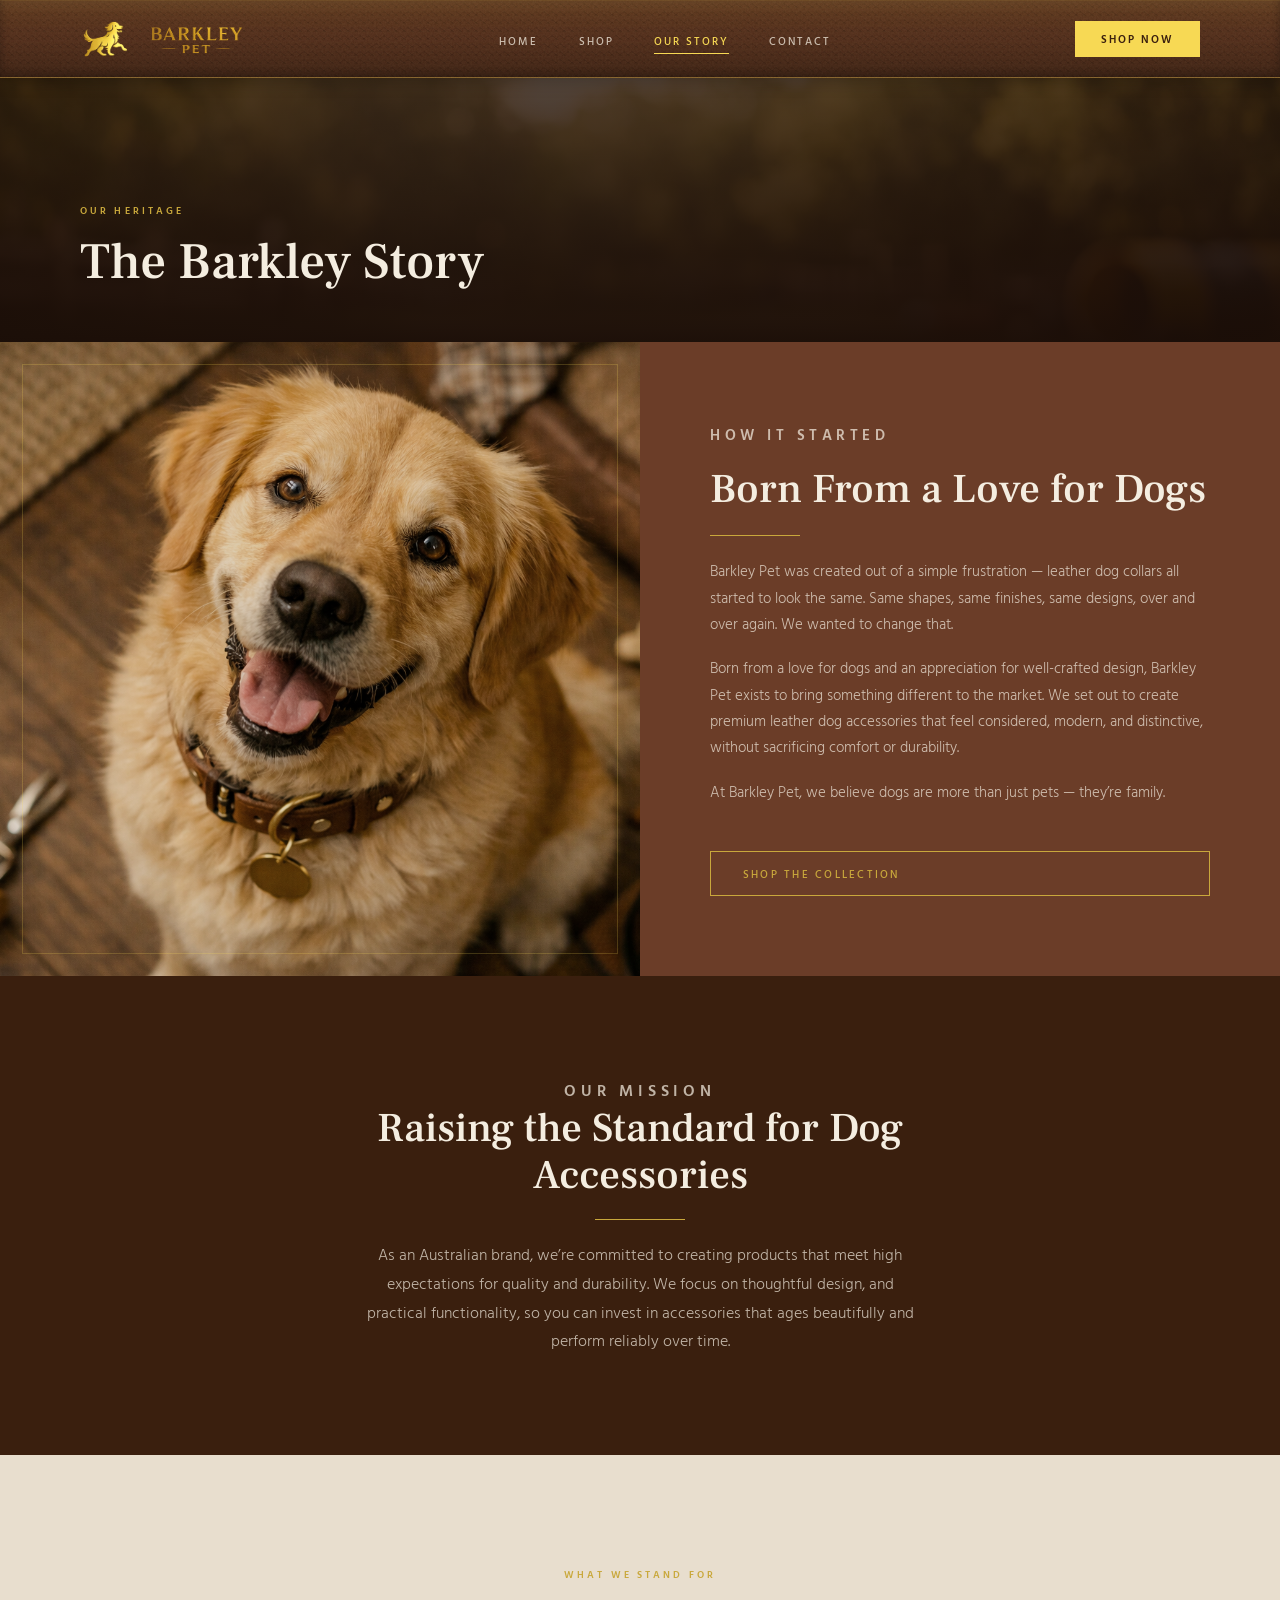
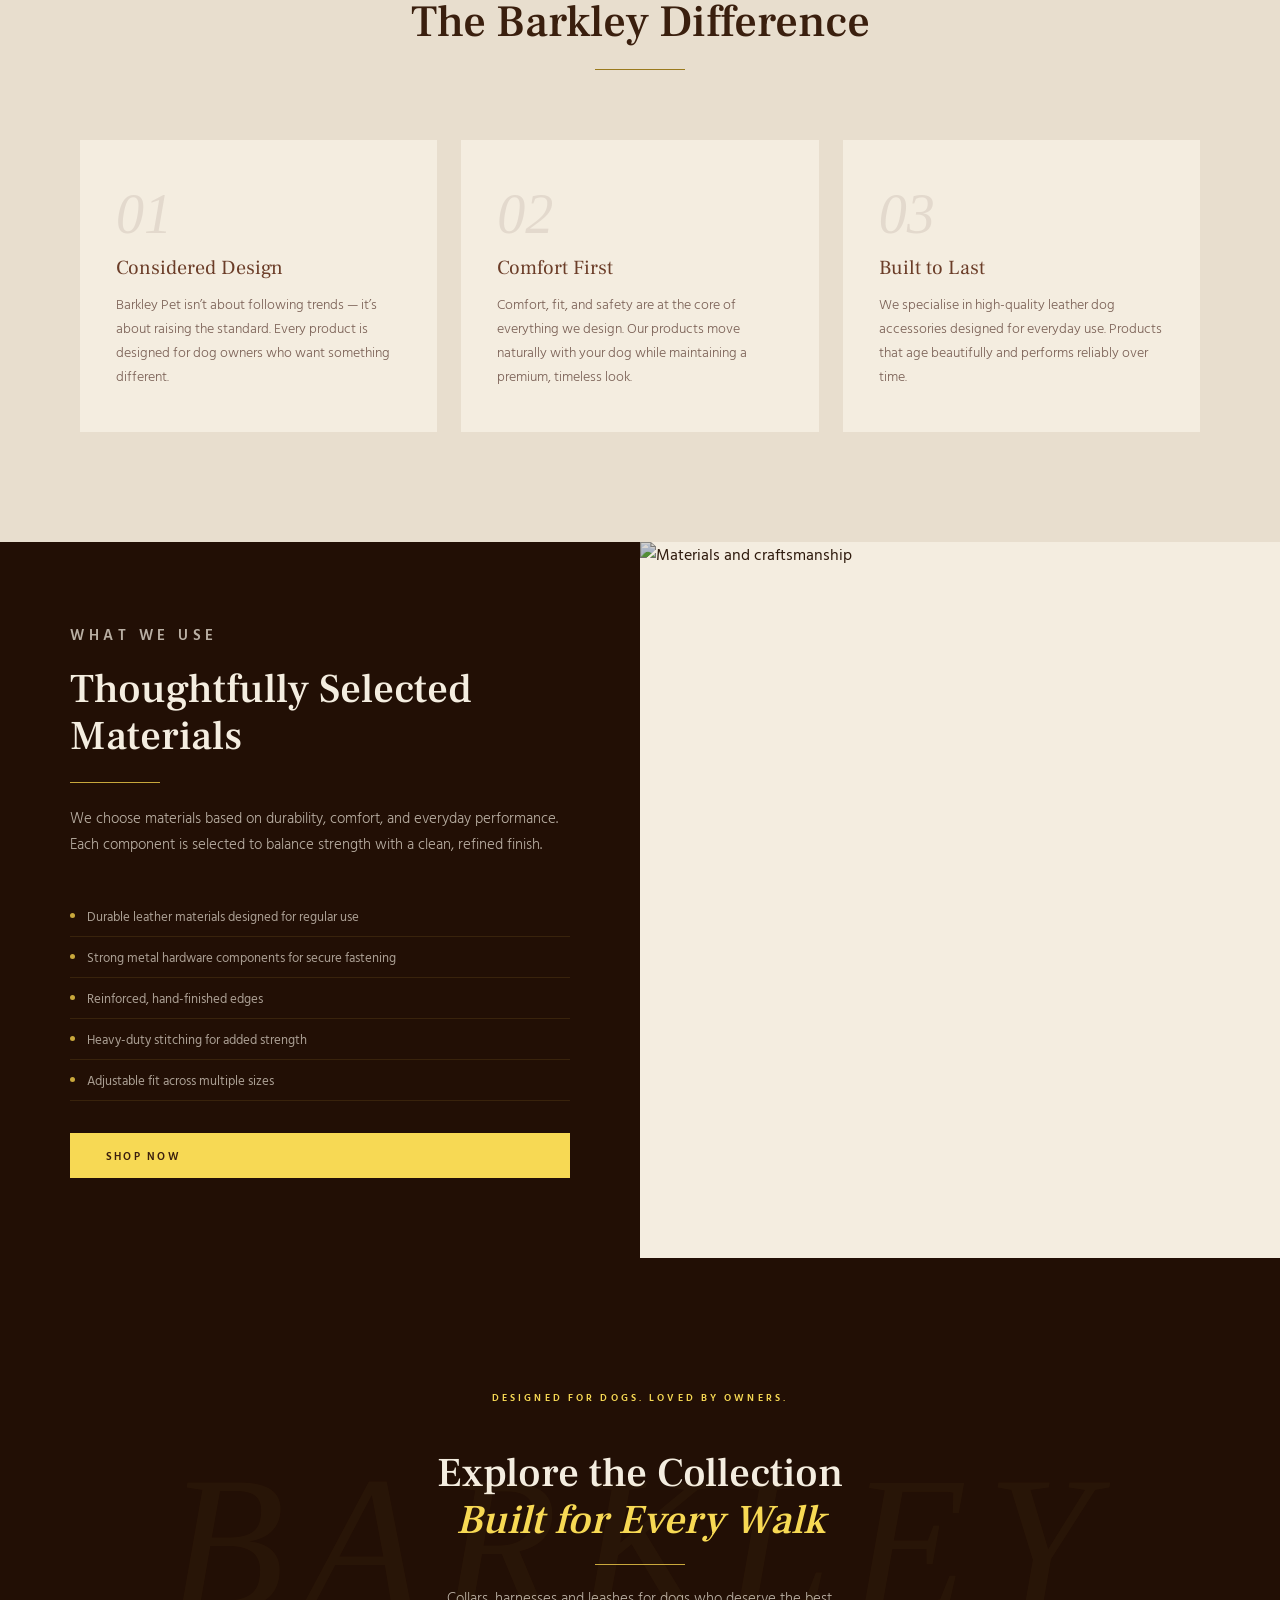
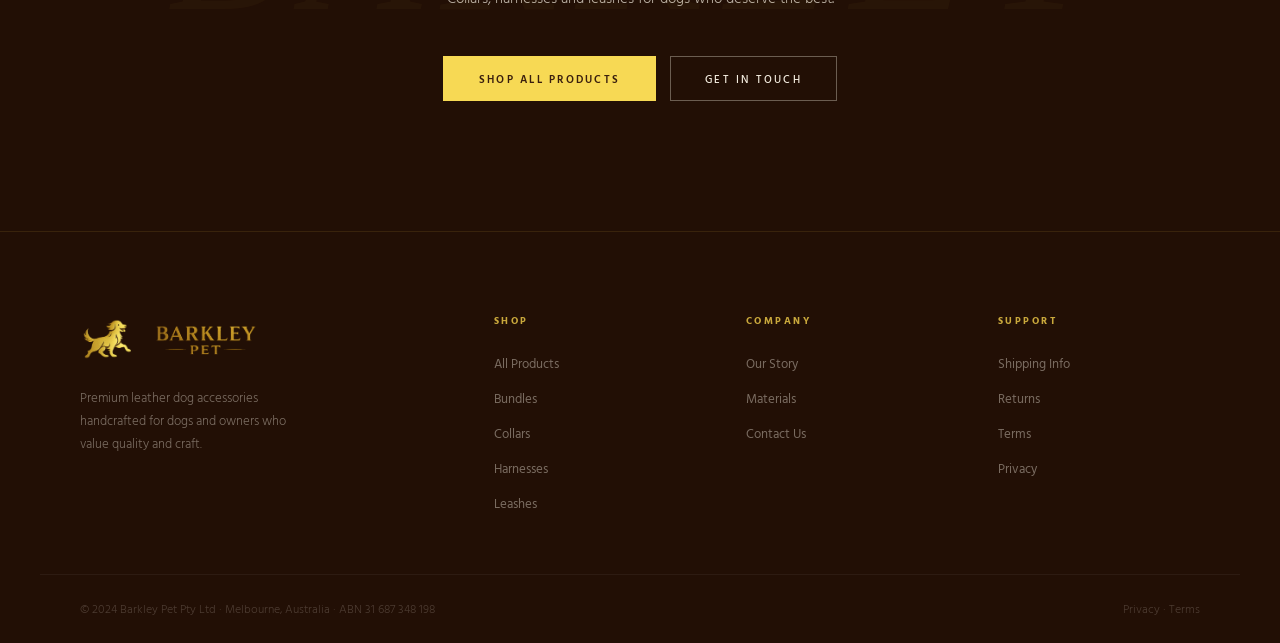
==== commit 358d882a: "Add files via upload" ====
--- a/about.html
+++ b/about.html
@@ -136,7 +136,7 @@
   <div class="cursor-dot" id="cursorDot"></div>
   <div class="cursor-ring" id="cursorRing"></div>
 
-  <nav class="navbar scrolled" id="navbar">
+  <nav class="navbar" id="navbar">
     <div class="nav-inner">
       <a href="index.html" class="nav-logo" data-hover>
         <img src="img/BarkleyLogo3.png" alt="Barkley Pet" />
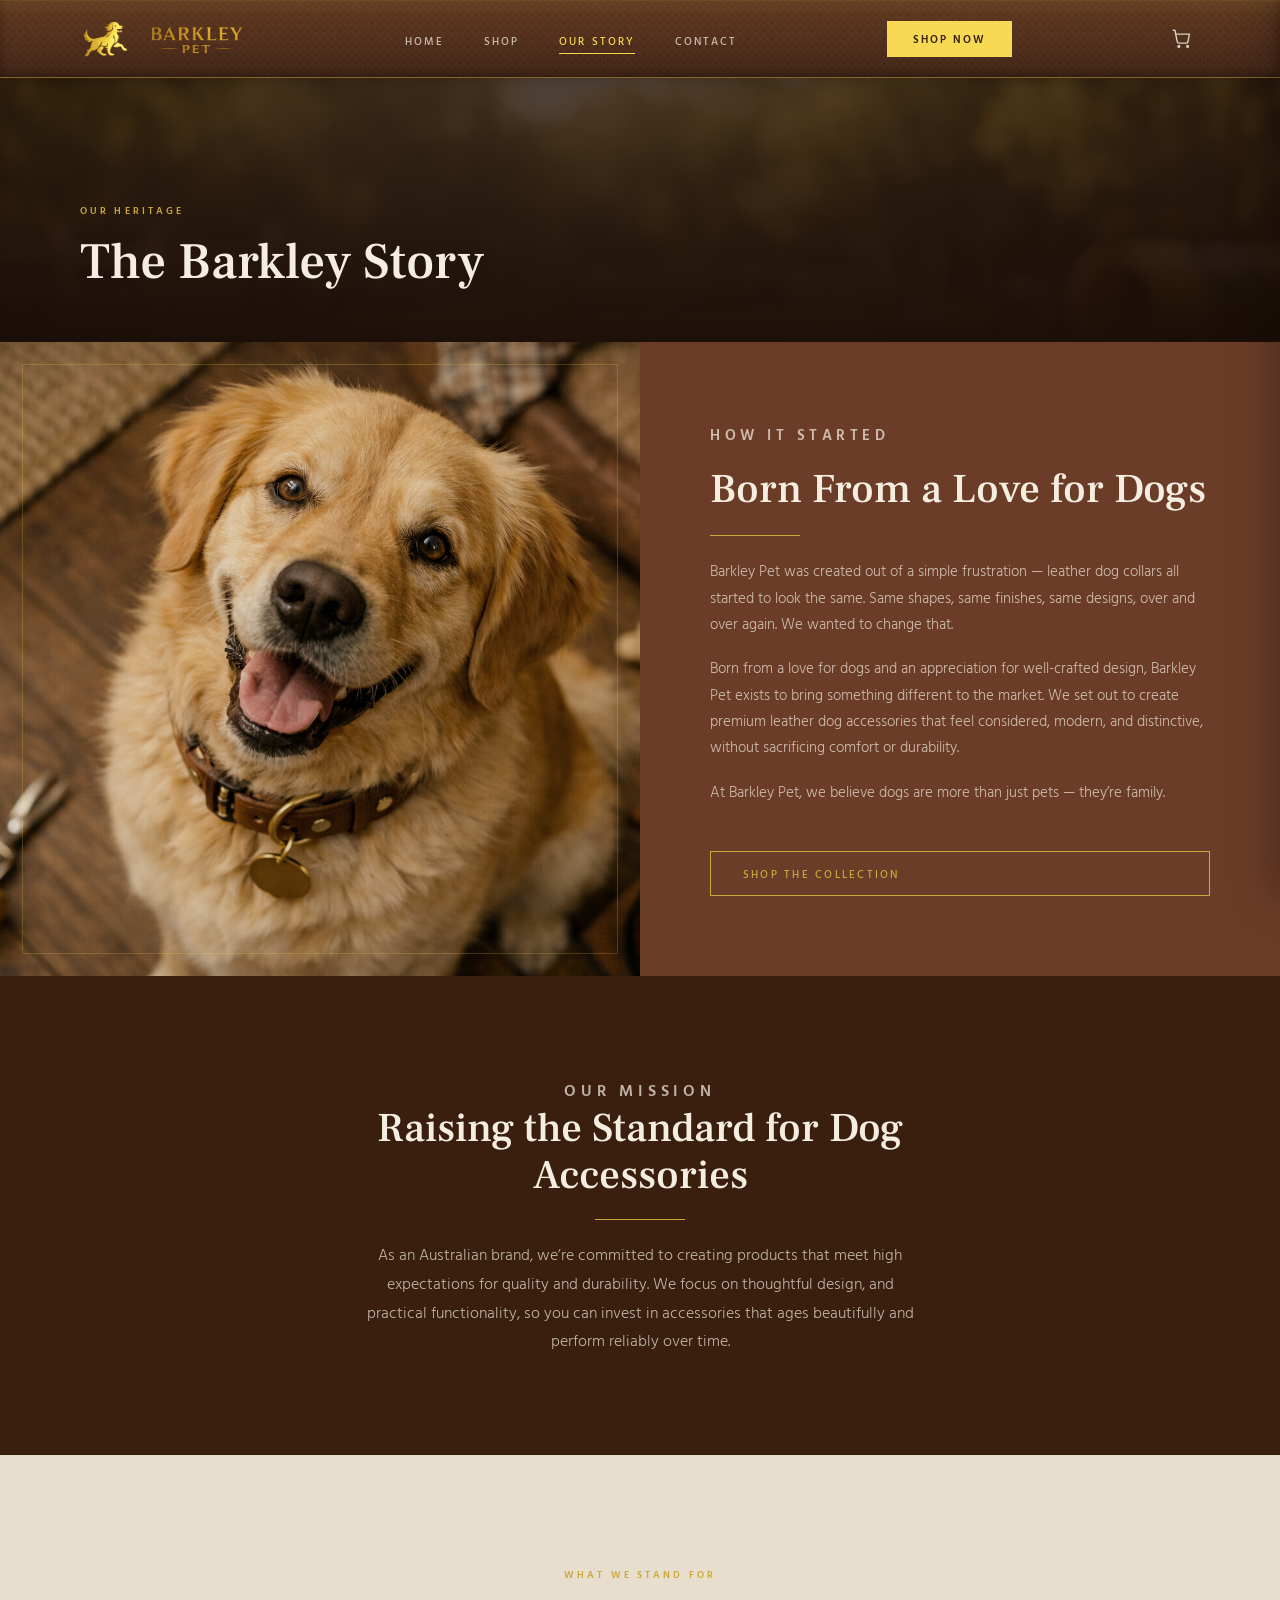
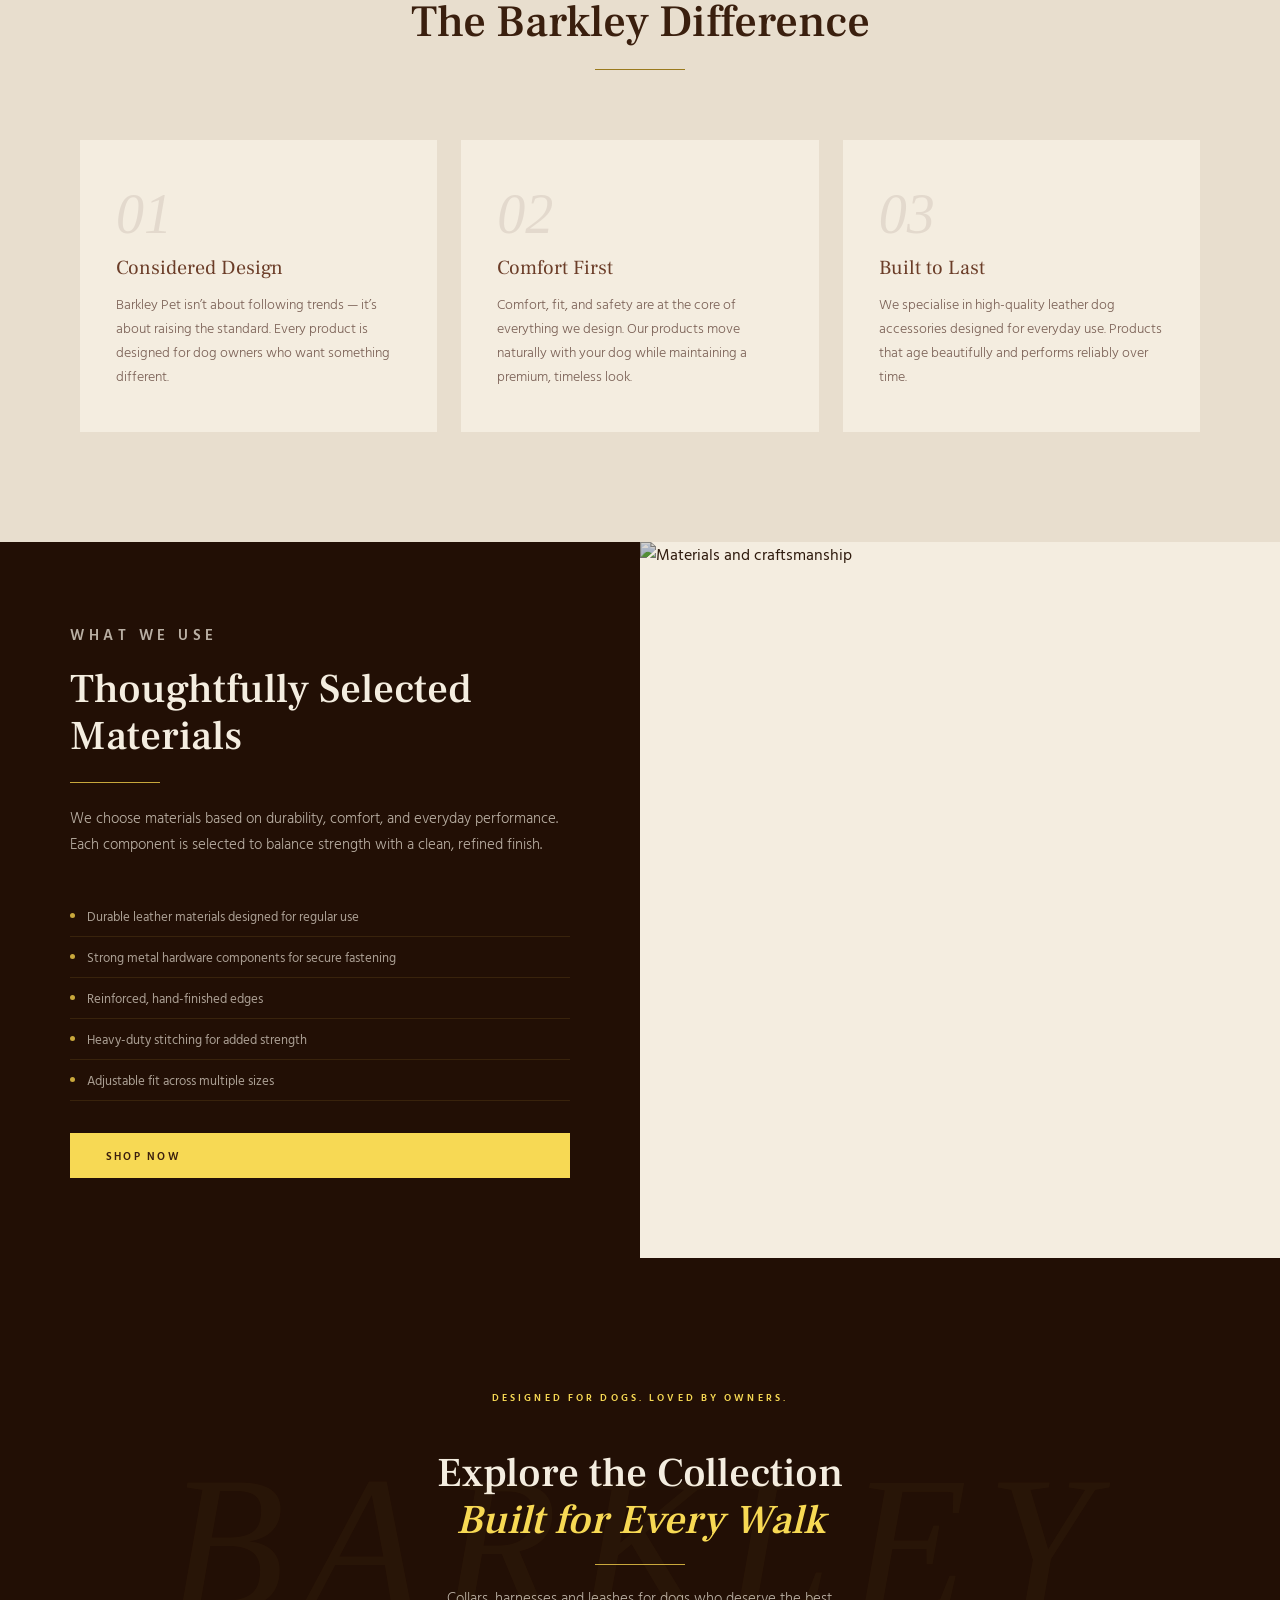
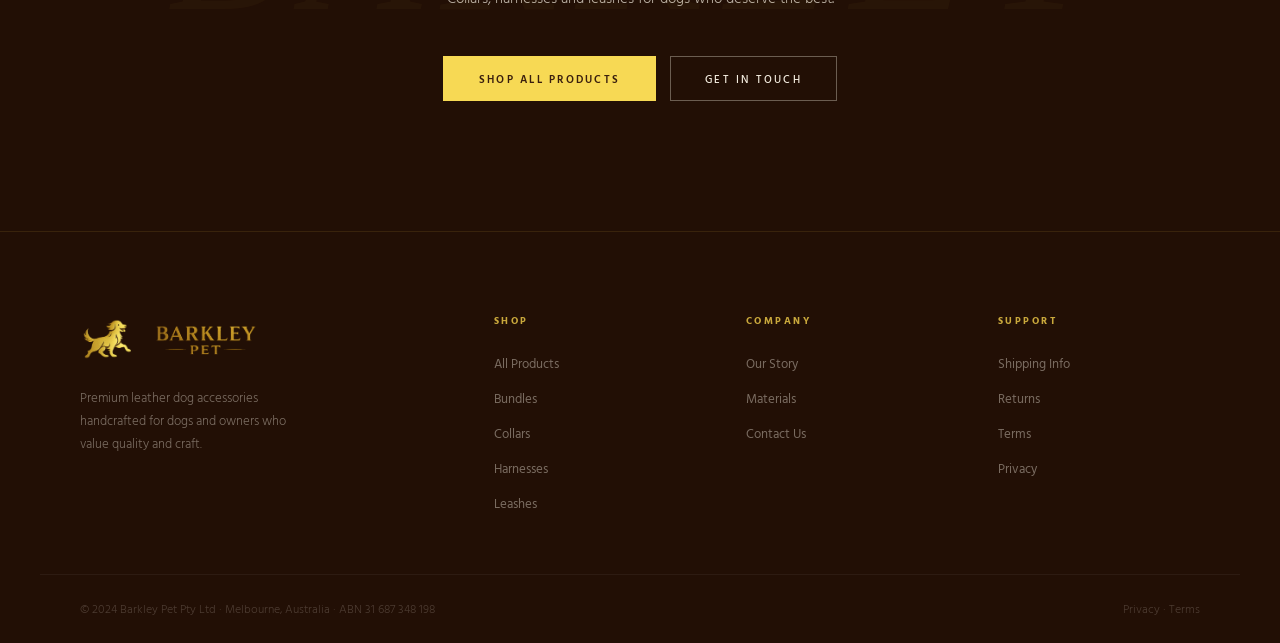
==== commit 6c02b118: "Update about.html" ====
--- a/about.html
+++ b/about.html
@@ -1,6 +1,7 @@
 <!DOCTYPE html>
 <html lang="en">
 <head>
+  <link rel="icon" href="img/BarkleyFavicon.ico" type="image/x-icon">
   <meta charset="UTF-8" />
   <meta name="viewport" content="width=device-width, initial-scale=1.0" />
   <title>Our Story — Barkley Pet</title>
@@ -8,6 +9,8 @@
   <link rel="preconnect" href="https://fonts.gstatic.com" crossorigin />
   <link href="https://fonts.googleapis.com/css2?family=Frank+Ruhl+Libre:wght@300;400;500;700;900&family=IM+Fell+French+Canon:ital@0;1&family=Hind+Vadodara:wght@300;400;500;600&display=swap" rel="stylesheet" />
   <link rel="stylesheet" href="styles.css" />
+<script src="item_data.js"></script>
+<script src="cart.js"></script>
   <style>
     .page-hero {
       height: 38vh; min-height: 300px; max-height: 500px;
@@ -333,4 +336,4 @@
     document.querySelectorAll('.gold-rule').forEach(r=>rObs.observe(r));
   </script>
 </body>
-</html>+</html>
--- a/styles.css
+++ b/styles.css
@@ -447,14 +447,11 @@
   content: '';
   position: absolute;
   inset: 0;
-  background-color: var(--brown-mid);
-  background-image:
-    linear-gradient(180deg, rgba(255,210,100,0.09) 0%, transparent 35%),
-    linear-gradient(180deg, transparent 60%, rgba(0,0,0,0.18) 100%),
-    repeating-linear-gradient(38deg, transparent, transparent 3px, rgba(0,0,0,0.08) 3px, rgba(0,0,0,0.08) 4px, transparent 4px, transparent 8px),
-    repeating-linear-gradient(-38deg, transparent, transparent 3px, rgba(0,0,0,0.055) 3px, rgba(0,0,0,0.055) 4px, transparent 4px, transparent 8px),
-    url("data:image/svg+xml,%3Csvg xmlns='http://www.w3.org/2000/svg' width='300' height='300'%3E%3Cfilter id='n'%3E%3CfeTurbulence type='fractalNoise' baseFrequency='0.55' numOctaves='5' stitchTiles='stitch'/%3E%3CfeColorMatrix type='matrix' values='0 0 0 0 0.22 0 0 0 0 0.12 0 0 0 0 0.06 0 0 0 0.22 0'/%3E%3C/filter%3E%3Crect width='300' height='300' filter='url(%23n)'/%3E%3C/svg%3E");
-  background-size: 100% 100%, 100% 100%, 8px 8px, 8px 8px, 300px 300px;
+  background-color: var(--brown-deep);
+  background-image: 
+    radial-gradient(circle at 15% 0%, rgba(247, 217, 84, 0.12) 0%, transparent 60%),
+    linear-gradient(110deg, var(--brown-mid) 0%, var(--brown-deep) 65%);
+  box-shadow: inset -20px 0 50px rgba(0,0,0,0.4);
   pointer-events: none;
 }
 .hero-left > * { position: relative; z-index: 1; }
